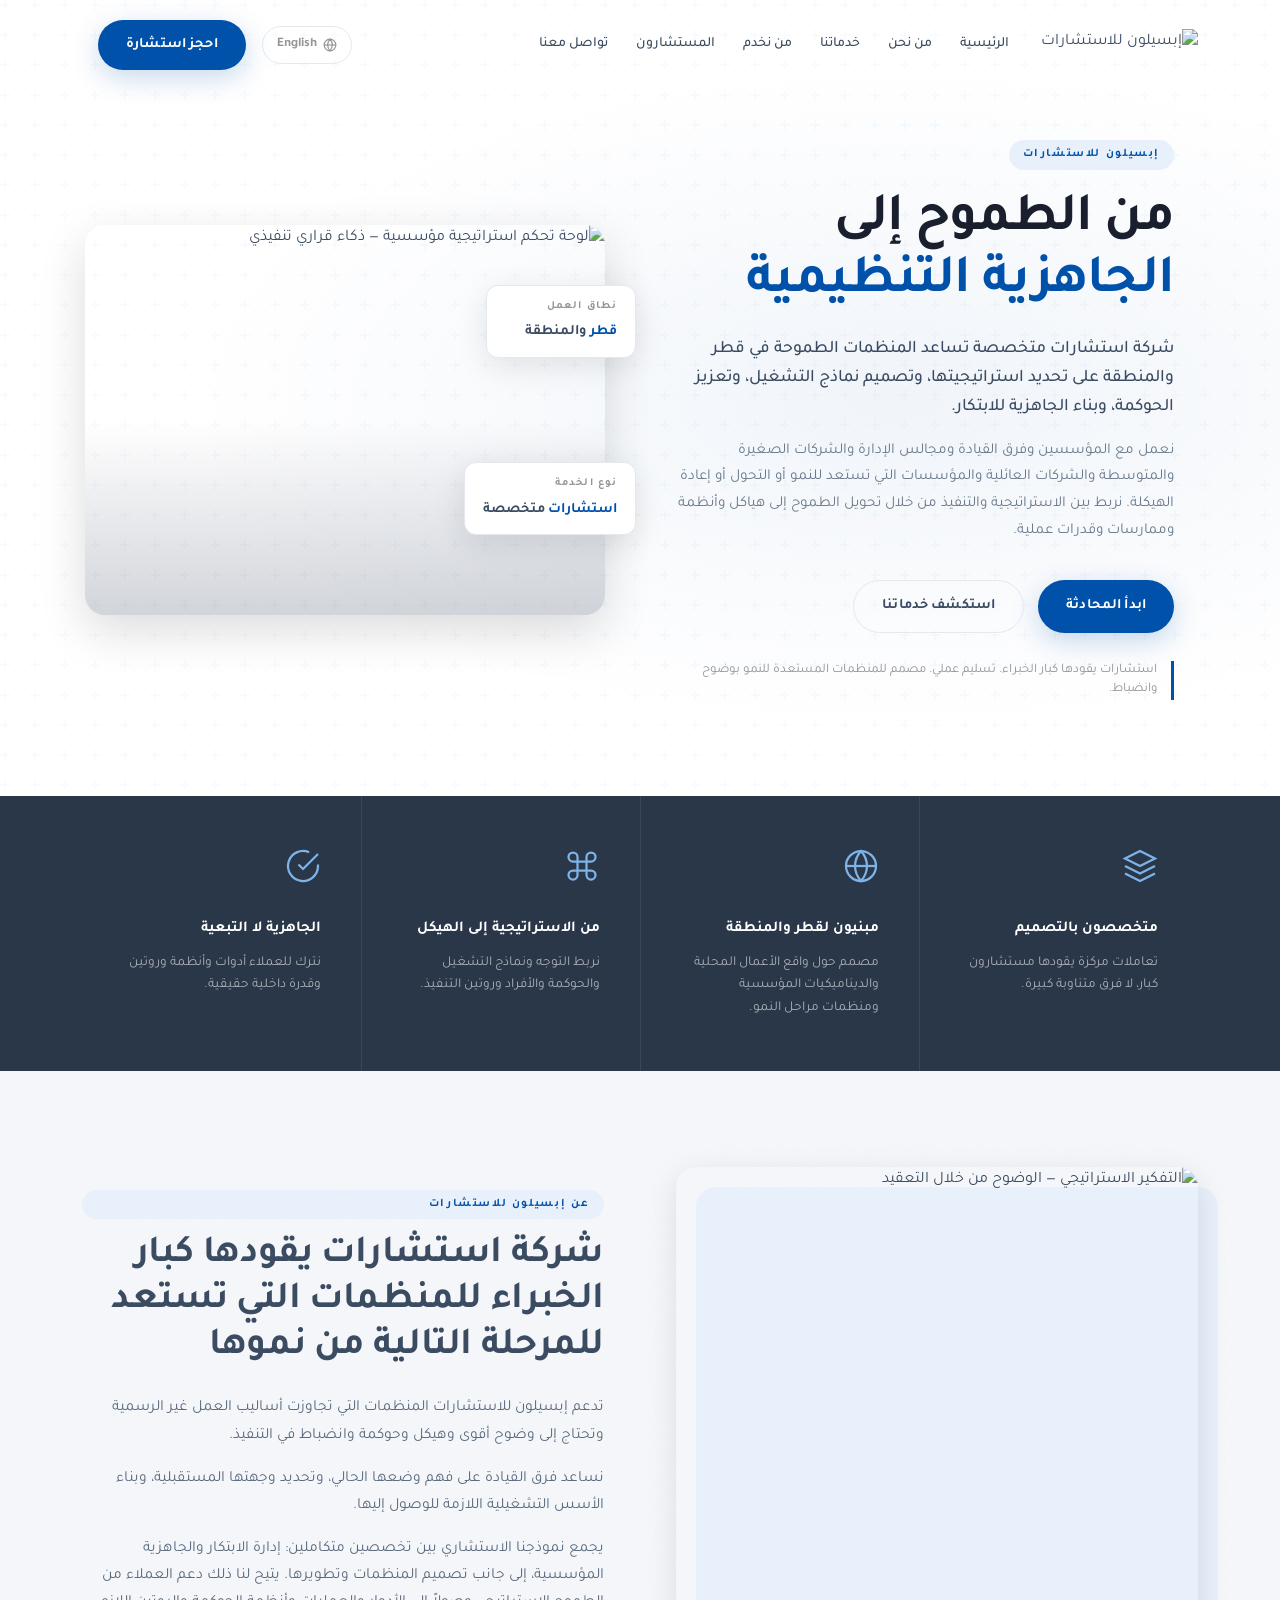
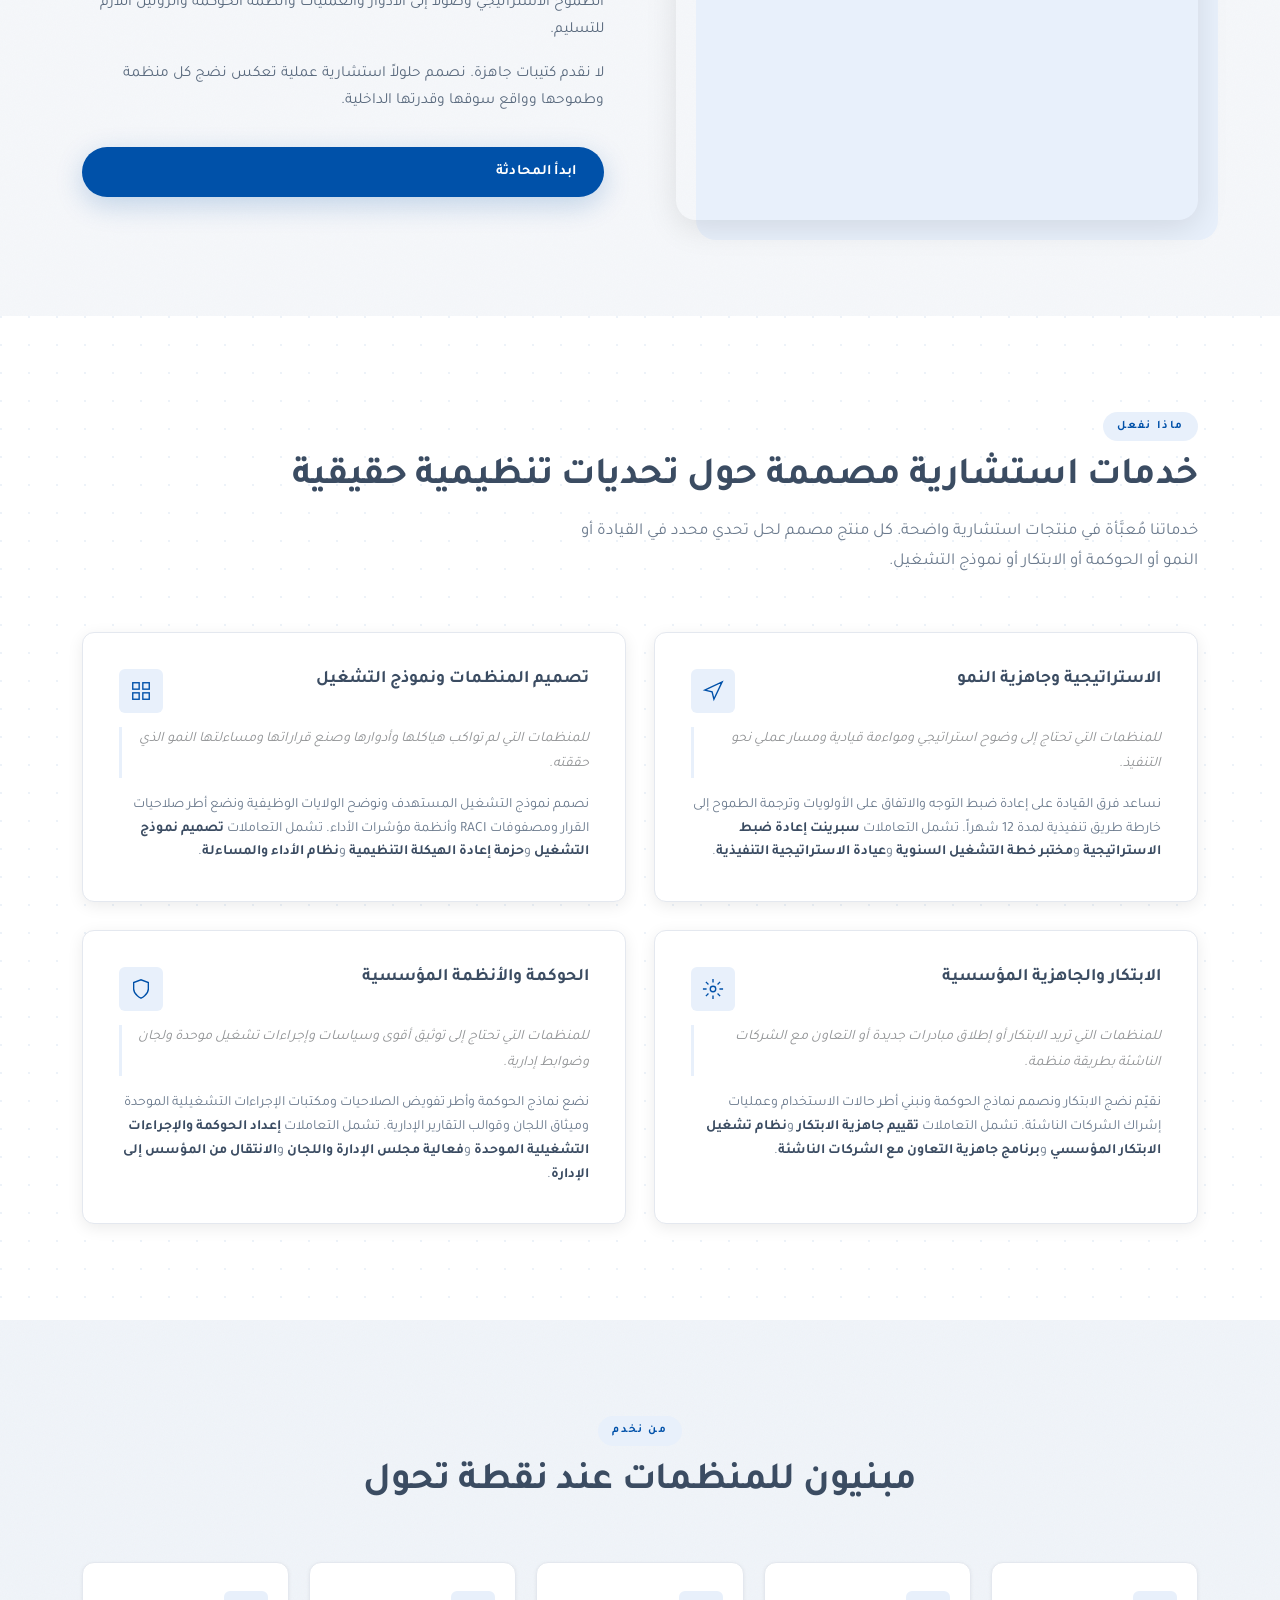
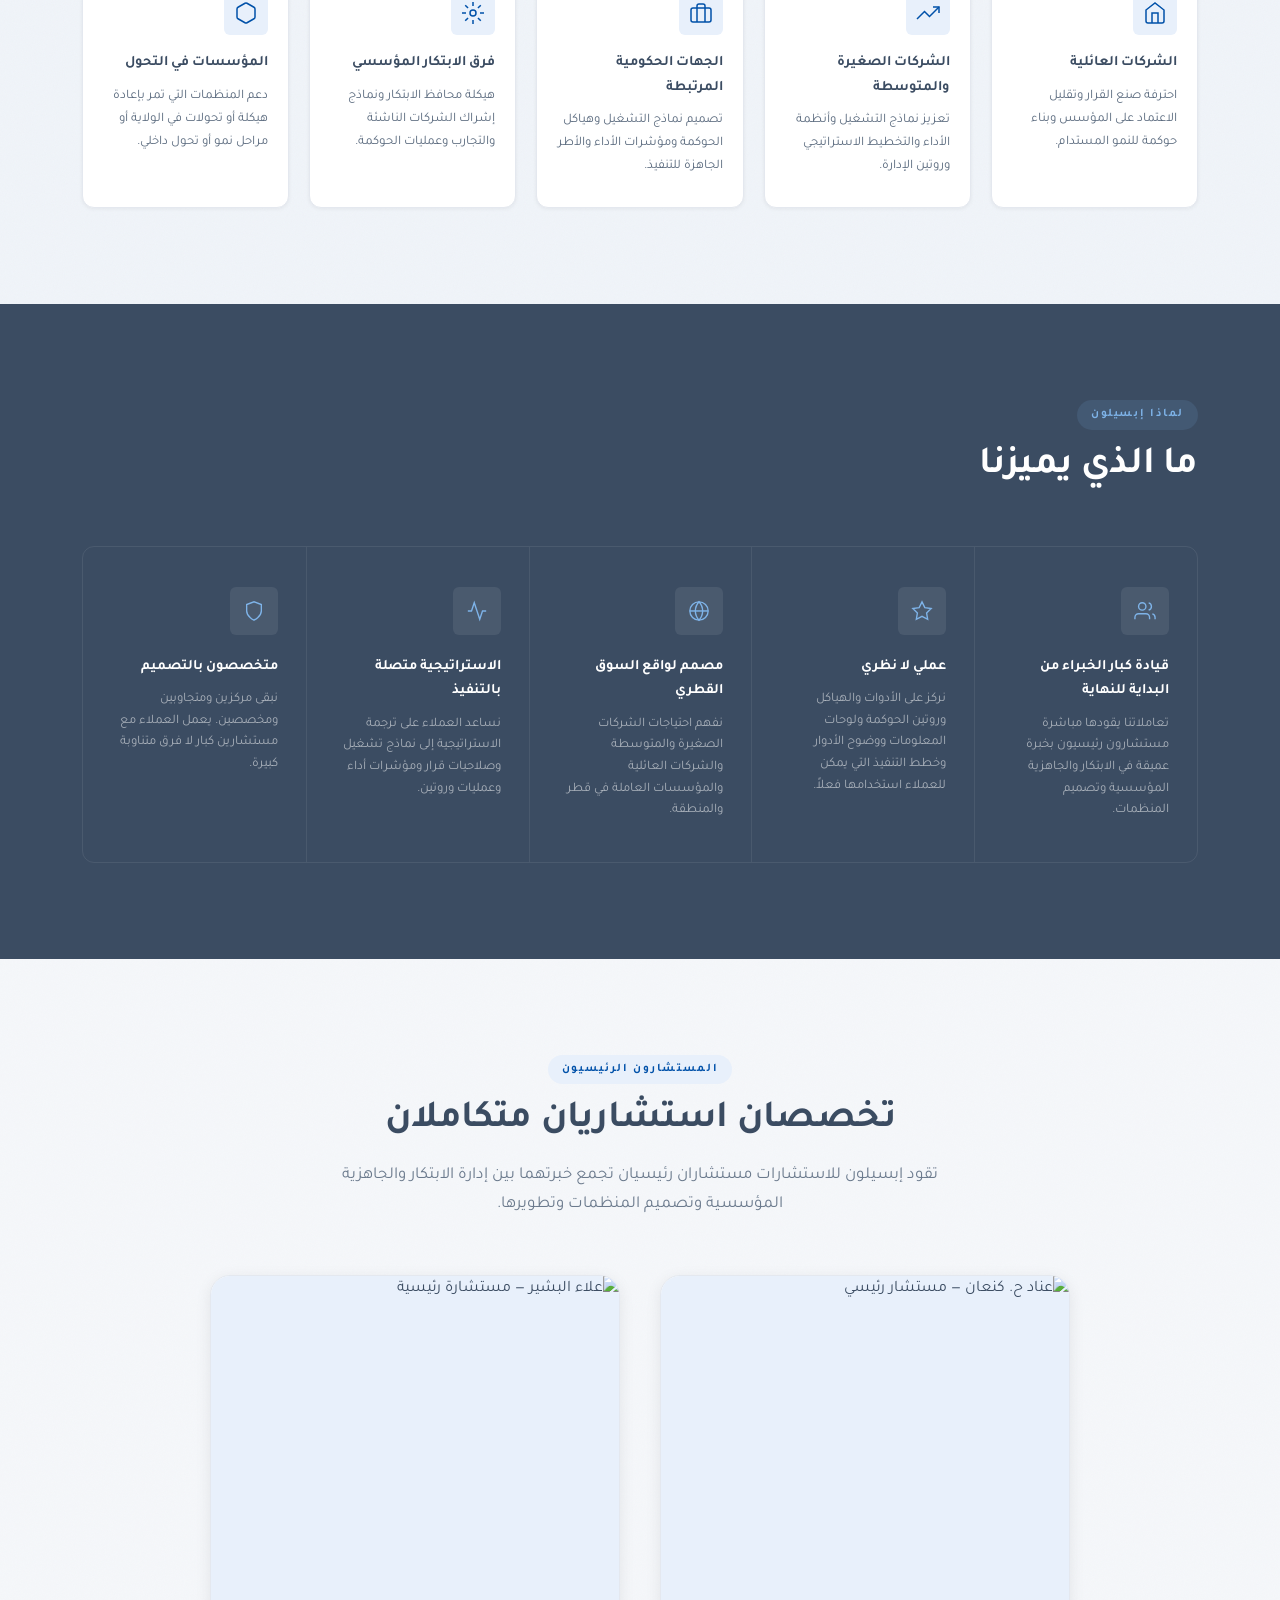
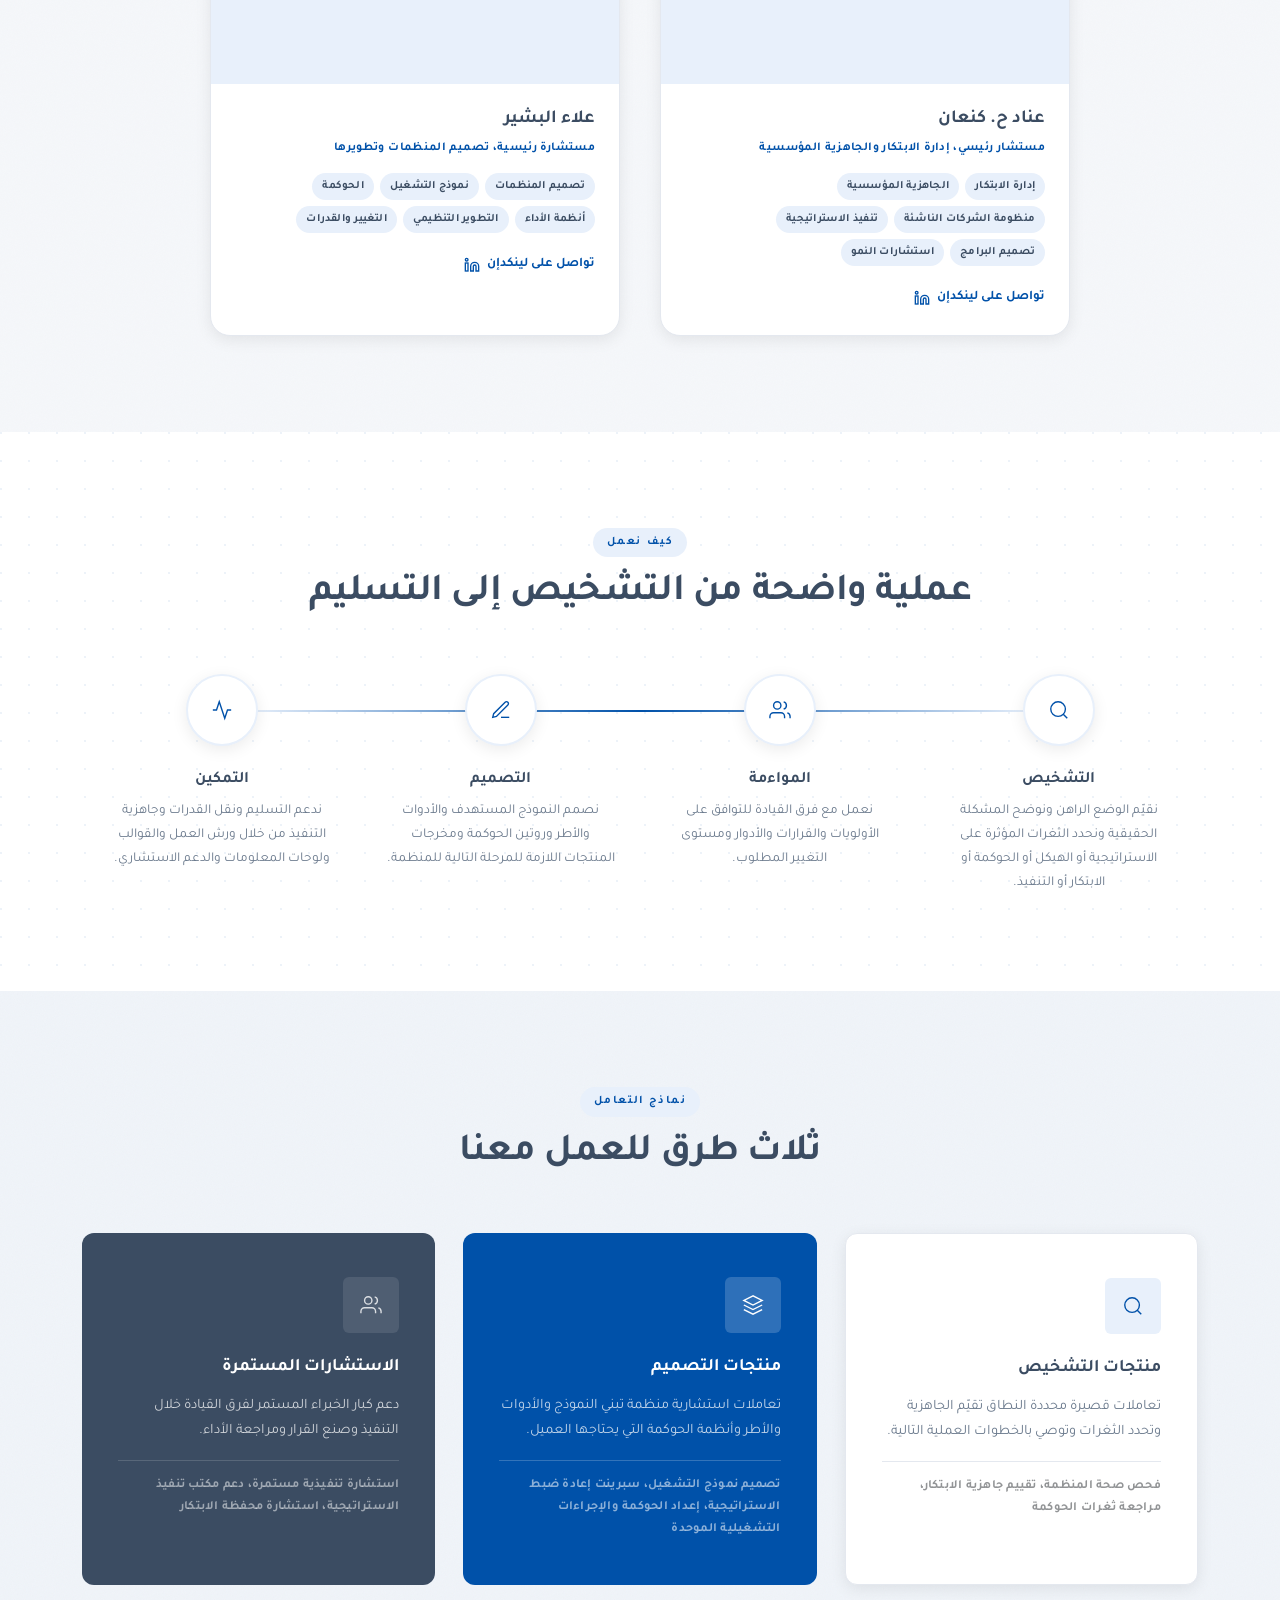
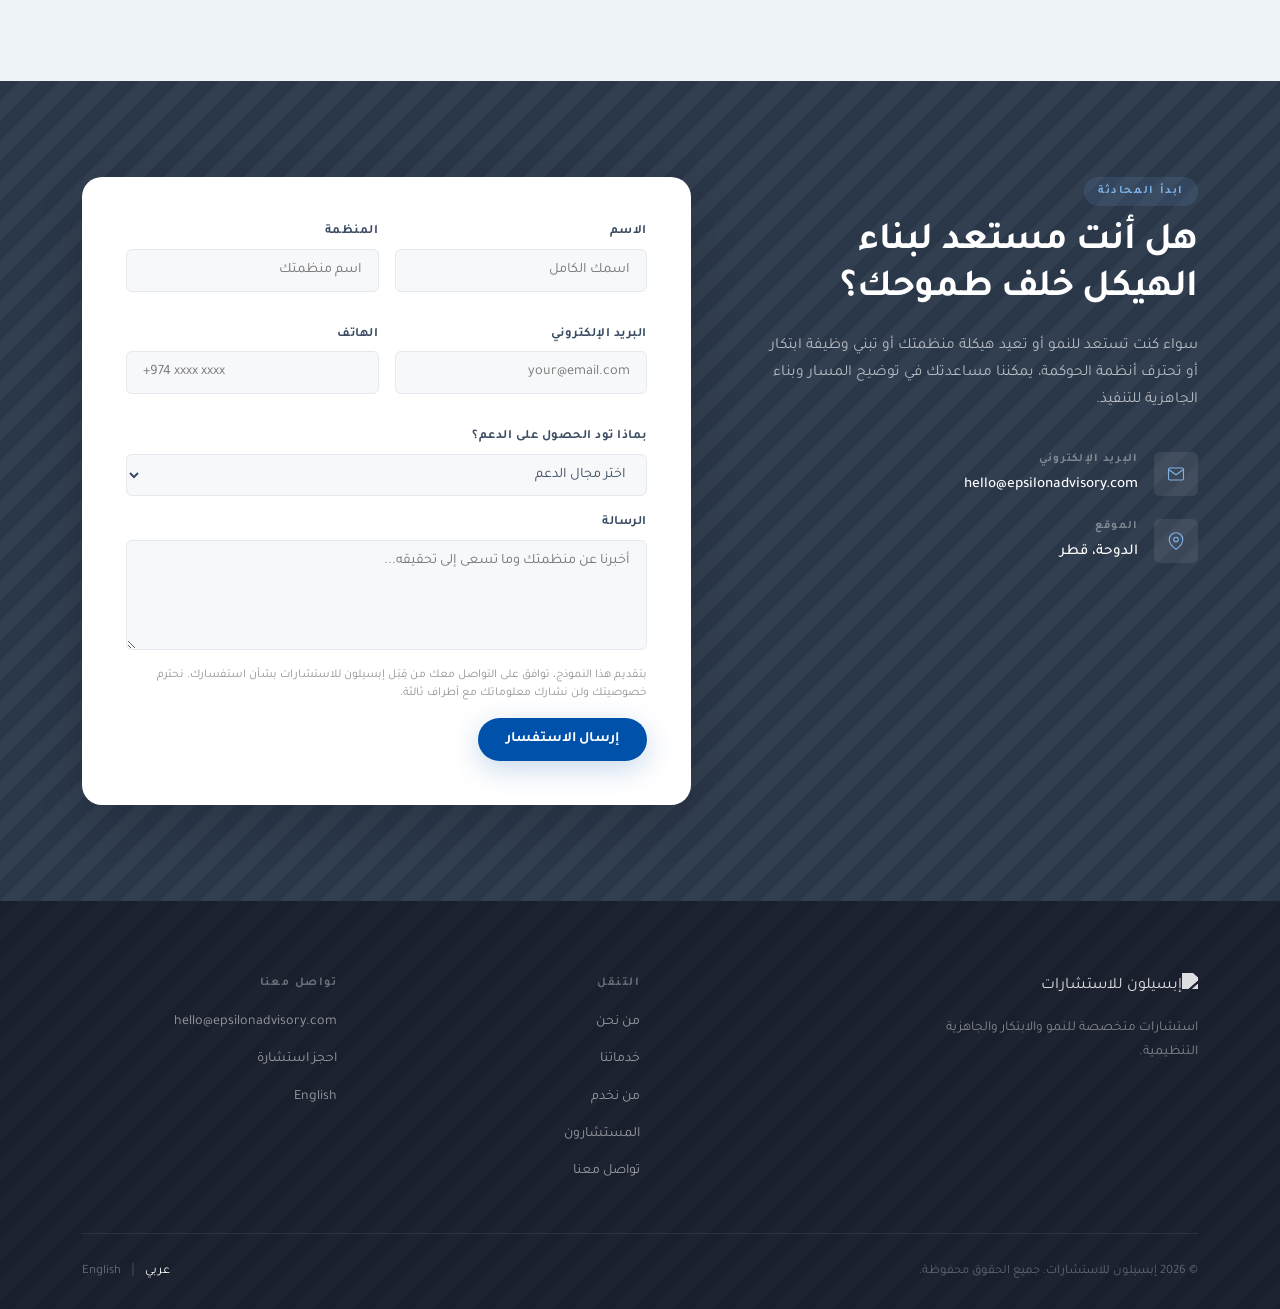
==== index-ar.html @ 43ca28ef "Add files via upload" ====
<!DOCTYPE html>
<html lang="ar" dir="rtl">
<head>
    <meta charset="UTF-8">
    <meta name="viewport" content="width=device-width, initial-scale=1.0">
    <meta name="description" content="إبسيلون للاستشارات — شركة استشارية متخصصة تساعد المنظمات الطموحة في قطر والمنطقة على تحديد استراتيجيتها وتصميم نماذج التشغيل وتعزيز الحوكمة وبناء الجاهزية للابتكار.">
    <title>إبسيلون للاستشارات — من الطموح إلى الجاهزية التنظيمية</title>
    <link rel="icon" type="image/png" href="assets/Symbol.png">
    <link rel="stylesheet" href="style.css">
    <style>
        body { font-family: 'Tajawal', system-ui, sans-serif; direction: rtl; text-align: right; }
        .hero-trust { border-left: none; border-right: 3px solid var(--blue); padding-left: 0; padding-right: 14px; }
        .hero-badge-1 { left: auto; right: -28px; }
        .hero-badge-2 { left: auto; right: -28px; }
        .about-visual::before { left: 20px; right: -20px; }
        .service-card::before { transform-origin: right; }
        .why-item { border-right: none; border-left: 1px solid rgba(255,255,255,0.07); }
        .why-item:last-child { border-left: none; }
        .why-item::before { transform-origin: right; background: linear-gradient(270deg, var(--blue), transparent); }
        .positioning-item { border-right: none; border-left: 1px solid rgba(255,255,255,0.08); }
        .positioning-item:last-child { border-left: none; }
        .principal-linkedin { flex-direction: row-reverse; }
        @media (max-width: 900px) {
            .hero-badge-1 { right: 16px; left: auto; }
            .hero-badge-2 { right: 16px; left: auto; }
        }
        @media (max-width: 640px) {
            .positioning-item { border-left: none; border-bottom: 1px solid rgba(255,255,255,0.08); }
        }
    </style>
</head>
<body class="rtl">

<!-- MOBILE NAV -->
<nav class="mobile-nav" id="mobileNav">
    <a href="#hero" onclick="closeMobileNav()">الرئيسية</a>
    <a href="#about" onclick="closeMobileNav()">من نحن</a>
    <a href="#services" onclick="closeMobileNav()">خدماتنا</a>
    <a href="#principals" onclick="closeMobileNav()">المستشارون</a>
    <a href="#contact" onclick="closeMobileNav()">تواصل معنا</a>
    <a href="index.html" class="lang-switch" style="margin-top:20px;">English</a>
</nav>

<!-- HEADER -->
<header id="header">
    <div class="container">
        <div class="header-inner">
            <a href="#hero" class="logo"><img src="assets/Logo.png" alt="إبسيلون للاستشارات"></a>
            <nav class="nav-links">
                <a href="#hero">الرئيسية</a>
                <a href="#about">من نحن</a>
                <a href="#services">خدماتنا</a>
                <a href="#who-we-serve">من نخدم</a>
                <a href="#principals">المستشارون</a>
                <a href="#contact">تواصل معنا</a>
            </nav>
            <div class="header-actions">
                <a href="index.html" class="lang-switch">
                    <svg width="14" height="14" viewBox="0 0 24 24" fill="none" stroke="currentColor" stroke-width="2"><circle cx="12" cy="12" r="10"/><line x1="2" y1="12" x2="22" y2="12"/><path d="M12 2a15.3 15.3 0 0 1 4 10 15.3 15.3 0 0 1-4 10 15.3 15.3 0 0 1-4-10 15.3 15.3 0 0 1 4-10z"/></svg>
                    English
                </a>
                <a href="#contact" class="btn btn-primary">احجز استشارة</a>
            </div>
            <button class="menu-toggle" id="menuToggle" onclick="toggleMobileNav()" aria-label="القائمة">
                <span></span><span></span><span></span>
            </button>
        </div>
    </div>
</header>

<!-- HERO -->
<section id="hero">
    <div class="container">
        <div class="hero-inner">
            <div class="hero-content">
                <span class="eyebrow">إبسيلون للاستشارات</span>
                <h1>من الطموح إلى <span>الجاهزية التنظيمية</span></h1>
                <p class="hero-subheadline">شركة استشارات متخصصة تساعد المنظمات الطموحة في قطر والمنطقة على تحديد استراتيجيتها، وتصميم نماذج التشغيل، وتعزيز الحوكمة، وبناء الجاهزية للابتكار.</p>
                <p class="hero-body">نعمل مع المؤسسين وفرق القيادة ومجالس الإدارة والشركات الصغيرة والمتوسطة والشركات العائلية والمؤسسات التي تستعد للنمو أو التحول أو إعادة الهيكلة. نربط بين الاستراتيجية والتنفيذ من خلال تحويل الطموح إلى هياكل وأنظمة وممارسات وقدرات عملية.</p>
                <div class="hero-ctas">
                    <a href="#contact" class="btn btn-primary">ابدأ المحادثة</a>
                    <a href="#services" class="btn btn-secondary">استكشف خدماتنا</a>
                </div>
                <p class="hero-trust">استشارات يقودها كبار الخبراء. تسليم عملي. مصمم للمنظمات المستعدة للنمو بوضوح وانضباط.</p>
            </div>
            <div class="hero-visual reveal reveal-delay-2">
                <div class="hero-image-frame">
                    <img src="assets/hero-custom.jpg" alt="لوحة تحكم استراتيجية مؤسسية — ذكاء قراري تنفيذي">
                </div>
                <div class="hero-badge hero-badge-1">
                    <div class="badge-label">نطاق العمل</div>
                    <div class="badge-value"><span>قطر</span> والمنطقة</div>
                </div>
                <div class="hero-badge hero-badge-2">
                    <div class="badge-label">نوع الخدمة</div>
                    <div class="badge-value"><span>استشارات</span> متخصصة</div>
                </div>
            </div>
        </div>
    </div>
</section>

<!-- POSITIONING STRIP -->
<section id="positioning">
    <div class="container">
        <div class="positioning-grid">
            <div class="positioning-item reveal">
                <svg class="positioning-icon" viewBox="0 0 24 24" fill="none" stroke="currentColor" stroke-width="1.5">
                    <path d="M12 2L2 7l10 5 10-5-10-5z"/><path d="M2 17l10 5 10-5"/><path d="M2 12l10 5 10-5"/>
                </svg>
                <h4>متخصصون بالتصميم</h4>
                <p>تعاملات مركزة يقودها مستشارون كبار، لا فرق متناوبة كبيرة.</p>
            </div>
            <div class="positioning-item reveal reveal-delay-1">
                <svg class="positioning-icon" viewBox="0 0 24 24" fill="none" stroke="currentColor" stroke-width="1.5">
                    <circle cx="12" cy="12" r="10"/><path d="M2 12h20"/><path d="M12 2a15.3 15.3 0 0 1 4 10 15.3 15.3 0 0 1-4 10 15.3 15.3 0 0 1-4-10 15.3 15.3 0 0 1 4-10z"/>
                </svg>
                <h4>مبنيون لقطر والمنطقة</h4>
                <p>مصمم حول واقع الأعمال المحلية والديناميكيات المؤسسية ومنظمات مراحل النمو.</p>
            </div>
            <div class="positioning-item reveal reveal-delay-2">
                <svg class="positioning-icon" viewBox="0 0 24 24" fill="none" stroke="currentColor" stroke-width="1.5">
                    <path d="M18 3a3 3 0 0 0-3 3v12a3 3 0 0 0 3 3 3 3 0 0 0 3-3 3 3 0 0 0-3-3H6a3 3 0 0 0-3 3 3 3 0 0 0 3 3 3 3 0 0 0 3-3V6a3 3 0 0 0-3-3 3 3 0 0 0-3 3 3 3 0 0 0 3 3h12a3 3 0 0 0 3-3 3 3 0 0 0-3-3z"/>
                </svg>
                <h4>من الاستراتيجية إلى الهيكل</h4>
                <p>نربط التوجه ونماذج التشغيل والحوكمة والأفراد وروتين التنفيذ.</p>
            </div>
            <div class="positioning-item reveal reveal-delay-3">
                <svg class="positioning-icon" viewBox="0 0 24 24" fill="none" stroke="currentColor" stroke-width="1.5">
                    <path d="M22 11.08V12a10 10 0 1 1-5.93-9.14"/><polyline points="22 4 12 14.01 9 11.01"/>
                </svg>
                <h4>الجاهزية لا التبعية</h4>
                <p>نترك للعملاء أدوات وأنظمة وروتين وقدرة داخلية حقيقية.</p>
            </div>
        </div>
    </div>
</section>

<!-- ABOUT -->
<section id="about">
    <div class="container">
        <div class="about-inner">
            <div class="about-visual reveal">
                <div class="about-image-frame">
                    <img src="assets/hero-chess.jpg" alt="التفكير الاستراتيجي — الوضوح من خلال التعقيد">
                </div>
            </div>
            <div class="about-content reveal reveal-delay-2">
                <span class="eyebrow">عن إبسيلون للاستشارات</span>
                <h2>شركة استشارات يقودها كبار الخبراء للمنظمات التي تستعد للمرحلة التالية من نموها</h2>
                <p>تدعم إبسيلون للاستشارات المنظمات التي تجاوزت أساليب العمل غير الرسمية وتحتاج إلى وضوح أقوى وهيكل وحوكمة وانضباط في التنفيذ.</p>
                <p>نساعد فرق القيادة على فهم وضعها الحالي، وتحديد وجهتها المستقبلية، وبناء الأسس التشغيلية اللازمة للوصول إليها.</p>
                <p>يجمع نموذجنا الاستشاري بين تخصصين متكاملين: إدارة الابتكار والجاهزية المؤسسية، إلى جانب تصميم المنظمات وتطويرها. يتيح لنا ذلك دعم العملاء من الطموح الاستراتيجي وصولاً إلى الأدوار والعمليات وأنظمة الحوكمة والروتين اللازم للتسليم.</p>
                <p>لا نقدم كتيبات جاهزة. نصمم حلولاً استشارية عملية تعكس نضج كل منظمة وطموحها وواقع سوقها وقدرتها الداخلية.</p>
                <a href="#contact" class="btn btn-primary" style="margin-top: 32px;">ابدأ المحادثة</a>
            </div>
        </div>
    </div>
</section>

<!-- SERVICES -->
<section id="services">
    <div class="container">
        <div class="section-header reveal">
            <span class="eyebrow">ماذا نفعل</span>
            <h2>خدمات استشارية مصممة حول تحديات تنظيمية حقيقية</h2>
            <p class="section-intro">خدماتنا مُعبَّأة في منتجات استشارية واضحة. كل منتج مصمم لحل تحدي محدد في القيادة أو النمو أو الحوكمة أو الابتكار أو نموذج التشغيل.</p>
        </div>
        <div class="services-grid">
            <div class="service-card reveal">
                <div class="service-card-top">
                    <h3>الاستراتيجية وجاهزية النمو</h3>
                    <div class="service-icon">
                        <svg width="22" height="22" viewBox="0 0 24 24" fill="none" stroke="currentColor" stroke-width="1.5">
                            <polygon points="3 11 22 2 13 21 11 13 3 11"/>
                        </svg>
                    </div>
                </div>
                <p class="service-desc">للمنظمات التي تحتاج إلى وضوح استراتيجي ومواءمة قيادية ومسار عملي نحو التنفيذ.</p>
                <div class="service-details">
                    <p>نساعد فرق القيادة على إعادة ضبط التوجه والاتفاق على الأولويات وترجمة الطموح إلى خارطة طريق تنفيذية لمدة 12 شهراً. تشمل التعاملات <strong>سبرينت إعادة ضبط الاستراتيجية</strong> و<strong>مختبر خطة التشغيل السنوية</strong> و<strong>عيادة الاستراتيجية التنفيذية</strong>.</p>
                </div>
            </div>
            <div class="service-card reveal reveal-delay-1">
                <div class="service-card-top">
                    <h3>تصميم المنظمات ونموذج التشغيل</h3>
                    <div class="service-icon">
                        <svg width="22" height="22" viewBox="0 0 24 24" fill="none" stroke="currentColor" stroke-width="1.5">
                            <rect x="3" y="3" width="7" height="7"/><rect x="14" y="3" width="7" height="7"/><rect x="14" y="14" width="7" height="7"/><rect x="3" y="14" width="7" height="7"/>
                        </svg>
                    </div>
                </div>
                <p class="service-desc">للمنظمات التي لم تواكب هياكلها وأدوارها وصنع قراراتها ومساءلتها النمو الذي حققته.</p>
                <div class="service-details">
                    <p>نصمم نموذج التشغيل المستهدف ونوضح الولايات الوظيفية ونضع أطر صلاحيات القرار ومصفوفات RACI وأنظمة مؤشرات الأداء. تشمل التعاملات <strong>تصميم نموذج التشغيل</strong> و<strong>حزمة إعادة الهيكلة التنظيمية</strong> و<strong>نظام الأداء والمساءلة</strong>.</p>
                </div>
            </div>
            <div class="service-card reveal reveal-delay-2">
                <div class="service-card-top">
                    <h3>الابتكار والجاهزية المؤسسية</h3>
                    <div class="service-icon">
                        <svg width="22" height="22" viewBox="0 0 24 24" fill="none" stroke="currentColor" stroke-width="1.5">
                            <circle cx="12" cy="12" r="3"/><path d="M12 1v4M12 19v4M4.22 4.22l2.83 2.83M16.95 16.95l2.83 2.83M1 12h4M19 12h4M4.22 19.78l2.83-2.83M16.95 7.05l2.83-2.83"/>
                        </svg>
                    </div>
                </div>
                <p class="service-desc">للمنظمات التي تريد الابتكار أو إطلاق مبادرات جديدة أو التعاون مع الشركات الناشئة بطريقة منظمة.</p>
                <div class="service-details">
                    <p>نقيّم نضج الابتكار ونصمم نماذج الحوكمة ونبني أطر حالات الاستخدام وعمليات إشراك الشركات الناشئة. تشمل التعاملات <strong>تقييم جاهزية الابتكار</strong> و<strong>نظام تشغيل الابتكار المؤسسي</strong> و<strong>برنامج جاهزية التعاون مع الشركات الناشئة</strong>.</p>
                </div>
            </div>
            <div class="service-card reveal reveal-delay-3">
                <div class="service-card-top">
                    <h3>الحوكمة والأنظمة المؤسسية</h3>
                    <div class="service-icon">
                        <svg width="22" height="22" viewBox="0 0 24 24" fill="none" stroke="currentColor" stroke-width="1.5">
                            <path d="M12 22s8-4 8-10V5l-8-3-8 3v7c0 6 8 10 8 10z"/>
                        </svg>
                    </div>
                </div>
                <p class="service-desc">للمنظمات التي تحتاج إلى توثيق أقوى وسياسات وإجراءات تشغيل موحدة ولجان وضوابط إدارية.</p>
                <div class="service-details">
                    <p>نضع نماذج الحوكمة وأطر تفويض الصلاحيات ومكتبات الإجراءات التشغيلية الموحدة وميثاق اللجان وقوالب التقارير الإدارية. تشمل التعاملات <strong>إعداد الحوكمة والإجراءات التشغيلية الموحدة</strong> و<strong>فعالية مجلس الإدارة واللجان</strong> و<strong>الانتقال من المؤسس إلى الإدارة</strong>.</p>
                </div>
            </div>
        </div>
    </div>
</section>

<!-- WHO WE SERVE -->
<section id="who-we-serve">
    <div class="container">
        <div class="section-header centered reveal">
            <span class="eyebrow">من نخدم</span>
            <h2>مبنيون للمنظمات عند نقطة تحول</h2>
        </div>
        <div class="segments-grid segments-grid--5">
            <div class="segment-card reveal">
                <div class="segment-icon">
                    <svg width="24" height="24" viewBox="0 0 24 24" fill="none" stroke="currentColor" stroke-width="1.5"><path d="M3 9l9-7 9 7v11a2 2 0 0 1-2 2H5a2 2 0 0 1-2-2z"/><polyline points="9 22 9 12 15 12 15 22"/></svg>
                </div>
                <h4>الشركات العائلية</h4>
                <p>احترفة صنع القرار وتقليل الاعتماد على المؤسس وبناء حوكمة للنمو المستدام.</p>
            </div>
            <div class="segment-card reveal reveal-delay-1">
                <div class="segment-icon">
                    <svg width="24" height="24" viewBox="0 0 24 24" fill="none" stroke="currentColor" stroke-width="1.5"><polyline points="23 6 13.5 15.5 8.5 10.5 1 18"/><polyline points="17 6 23 6 23 12"/></svg>
                </div>
                <h4>الشركات الصغيرة والمتوسطة</h4>
                <p>تعزيز نماذج التشغيل وأنظمة الأداء والتخطيط الاستراتيجي وروتين الإدارة.</p>
            </div>
            <div class="segment-card reveal reveal-delay-2">
                <div class="segment-icon">
                    <svg width="24" height="24" viewBox="0 0 24 24" fill="none" stroke="currentColor" stroke-width="1.5"><rect x="2" y="7" width="20" height="14" rx="2" ry="2"/><path d="M16 21V5a2 2 0 0 0-2-2h-4a2 2 0 0 0-2 2v16"/></svg>
                </div>
                <h4>الجهات الحكومية المرتبطة</h4>
                <p>تصميم نماذج التشغيل وهياكل الحوكمة ومؤشرات الأداء والأطر الجاهزة للتنفيذ.</p>
            </div>
            <div class="segment-card reveal reveal-delay-3">
                <div class="segment-icon">
                    <svg width="24" height="24" viewBox="0 0 24 24" fill="none" stroke="currentColor" stroke-width="1.5"><circle cx="12" cy="12" r="3"/><path d="M12 1v4M12 19v4M4.22 4.22l2.83 2.83M16.95 16.95l2.83 2.83M1 12h4M19 12h4M4.22 19.78l2.83-2.83M16.95 7.05l2.83-2.83"/></svg>
                </div>
                <h4>فرق الابتكار المؤسسي</h4>
                <p>هيكلة محافظ الابتكار ونماذج إشراك الشركات الناشئة والتجارب وعمليات الحوكمة.</p>
            </div>
            <div class="segment-card reveal reveal-delay-4">
                <div class="segment-icon">
                    <svg width="24" height="24" viewBox="0 0 24 24" fill="none" stroke="currentColor" stroke-width="1.5"><path d="M21 16V8a2 2 0 0 0-1-1.73l-7-4a2 2 0 0 0-2 0l-7 4A2 2 0 0 0 3 8v8a2 2 0 0 0 1 1.73l7 4a2 2 0 0 0 2 0l7-4A2 2 0 0 0 21 16z"/></svg>
                </div>
                <h4>المؤسسات في التحول</h4>
                <p>دعم المنظمات التي تمر بإعادة هيكلة أو تحولات في الولاية أو مراحل نمو أو تحول داخلي.</p>
            </div>
        </div>
    </div>
</section>

<!-- WHY EPSILON -->
<section id="why-epsilon">
    <div class="container">
        <div class="section-header reveal">
            <span class="eyebrow">لماذا إبسيلون</span>
            <h2 style="color:white;">ما الذي يميزنا</h2>
        </div>
        <div class="why-grid">
            <div class="why-item reveal">
                <div class="why-icon">
                    <svg width="22" height="22" viewBox="0 0 24 24" fill="none" stroke="currentColor" stroke-width="1.5">
                        <path d="M17 21v-2a4 4 0 0 0-4-4H5a4 4 0 0 0-4 4v2"/><circle cx="9" cy="7" r="4"/><path d="M23 21v-2a4 4 0 0 0-3-3.87"/><path d="M16 3.13a4 4 0 0 1 0 7.75"/>
                    </svg>
                </div>
                <h4>قيادة كبار الخبراء من البداية للنهاية</h4>
                <p>تعاملاتنا يقودها مباشرة مستشارون رئيسيون بخبرة عميقة في الابتكار والجاهزية المؤسسية وتصميم المنظمات.</p>
            </div>
            <div class="why-item reveal reveal-delay-1">
                <div class="why-icon">
                    <svg width="22" height="22" viewBox="0 0 24 24" fill="none" stroke="currentColor" stroke-width="1.5">
                        <polygon points="12 2 15.09 8.26 22 9.27 17 14.14 18.18 21.02 12 17.77 5.82 21.02 7 14.14 2 9.27 8.91 8.26 12 2"/>
                    </svg>
                </div>
                <h4>عملي لا نظري</h4>
                <p>نركز على الأدوات والهياكل وروتين الحوكمة ولوحات المعلومات ووضوح الأدوار وخطط التنفيذ التي يمكن للعملاء استخدامها فعلاً.</p>
            </div>
            <div class="why-item reveal reveal-delay-2">
                <div class="why-icon">
                    <svg width="22" height="22" viewBox="0 0 24 24" fill="none" stroke="currentColor" stroke-width="1.5">
                        <circle cx="12" cy="12" r="10"/><path d="M2 12h20"/><path d="M12 2a15.3 15.3 0 0 1 4 10 15.3 15.3 0 0 1-4 10 15.3 15.3 0 0 1-4-10 15.3 15.3 0 0 1 4-10z"/>
                    </svg>
                </div>
                <h4>مصمم لواقع السوق القطري</h4>
                <p>نفهم احتياجات الشركات الصغيرة والمتوسطة والشركات العائلية والمؤسسات العاملة في قطر والمنطقة.</p>
            </div>
            <div class="why-item reveal reveal-delay-3">
                <div class="why-icon">
                    <svg width="22" height="22" viewBox="0 0 24 24" fill="none" stroke="currentColor" stroke-width="1.5">
                        <polyline points="22 12 18 12 15 21 9 3 6 12 2 12"/>
                    </svg>
                </div>
                <h4>الاستراتيجية متصلة بالتنفيذ</h4>
                <p>نساعد العملاء على ترجمة الاستراتيجية إلى نماذج تشغيل وصلاحيات قرار ومؤشرات أداء وعمليات وروتين.</p>
            </div>
            <div class="why-item reveal reveal-delay-4">
                <div class="why-icon">
                    <svg width="22" height="22" viewBox="0 0 24 24" fill="none" stroke="currentColor" stroke-width="1.5">
                        <path d="M12 22s8-4 8-10V5l-8-3-8 3v7c0 6 8 10 8 10z"/>
                    </svg>
                </div>
                <h4>متخصصون بالتصميم</h4>
                <p>نبقى مركزين ومتجاوبين ومخصصين. يعمل العملاء مع مستشارين كبار لا فرق متناوبة كبيرة.</p>
            </div>
        </div>
    </div>
</section>

<!-- PRINCIPALS -->
<section id="principals">
    <div class="container">
        <div class="section-header centered reveal">
            <span class="eyebrow">المستشارون الرئيسيون</span>
            <h2>تخصصان استشاريان متكاملان</h2>
            <p class="section-intro">تقود إبسيلون للاستشارات مستشاران رئيسيان تجمع خبرتهما بين إدارة الابتكار والجاهزية المؤسسية وتصميم المنظمات وتطويرها.</p>
        </div>
        <div class="principals-grid">
            <div class="principal-card reveal">
                <div class="principal-photo">
                    <img src="assets/Enad.png" alt="عناد ح. كنعان — مستشار رئيسي">
                </div>
                <div class="principal-info">
                    <h3>عناد ح. كنعان</h3>
                    <span class="principal-title">مستشار رئيسي، إدارة الابتكار والجاهزية المؤسسية</span>
                    <div class="principal-focus">
                        <span class="focus-tag">إدارة الابتكار</span>
                        <span class="focus-tag">الجاهزية المؤسسية</span>
                        <span class="focus-tag">منظومة الشركات الناشئة</span>
                        <span class="focus-tag">تنفيذ الاستراتيجية</span>
                        <span class="focus-tag">تصميم البرامج</span>
                        <span class="focus-tag">استشارات النمو</span>
                    </div>
                    <a href="https://linkedin.com/in/enadkanaan" target="_blank" rel="noopener" class="principal-linkedin">
                        <svg width="16" height="16" viewBox="0 0 24 24" fill="none" stroke="currentColor" stroke-width="2"><path d="M16 8a6 6 0 0 1 6 6v7h-4v-7a2 2 0 0 0-2-2 2 2 0 0 0-2 2v7h-4v-7a6 6 0 0 1 6-6z"/><rect x="2" y="9" width="4" height="12"/><circle cx="4" cy="4" r="2"/></svg>
                        تواصل على لينكدإن
                    </a>
                </div>
            </div>
            <div class="principal-card reveal reveal-delay-2">
                <div class="principal-photo">
                    <img src="assets/Alaa.jpg" alt="علاء البشير — مستشارة رئيسية">
                </div>
                <div class="principal-info">
                    <h3>علاء البشير</h3>
                    <span class="principal-title">مستشارة رئيسية، تصميم المنظمات وتطويرها</span>
                    <div class="principal-focus">
                        <span class="focus-tag">تصميم المنظمات</span>
                        <span class="focus-tag">نموذج التشغيل</span>
                        <span class="focus-tag">الحوكمة</span>
                        <span class="focus-tag">أنظمة الأداء</span>
                        <span class="focus-tag">التطوير التنظيمي</span>
                        <span class="focus-tag">التغيير والقدرات</span>
                    </div>
                    <a href="https://linkedin.com/in/alaaalbashir" target="_blank" rel="noopener" class="principal-linkedin">
                        <svg width="16" height="16" viewBox="0 0 24 24" fill="none" stroke="currentColor" stroke-width="2"><path d="M16 8a6 6 0 0 1 6 6v7h-4v-7a2 2 0 0 0-2-2 2 2 0 0 0-2 2v7h-4v-7a6 6 0 0 1 6-6z"/><rect x="2" y="9" width="4" height="12"/><circle cx="4" cy="4" r="2"/></svg>
                        تواصل على لينكدإن
                    </a>
                </div>
            </div>
        </div>
    </div>
</section>

<!-- HOW WE WORK -->
<section id="how-we-work">
    <div class="container">
        <div class="section-header centered reveal">
            <span class="eyebrow">كيف نعمل</span>
            <h2>عملية واضحة من التشخيص إلى التسليم</h2>
        </div>
        <div class="process-steps">
            <div class="process-step reveal">
                <div class="step-icon">
                    <svg width="22" height="22" viewBox="0 0 24 24" fill="none" stroke="currentColor" stroke-width="1.5">
                        <circle cx="11" cy="11" r="8"/><line x1="21" y1="21" x2="16.65" y2="16.65"/>
                    </svg>
                </div>
                <div>
                    <h3>التشخيص</h3>
                    <p>نقيّم الوضع الراهن ونوضح المشكلة الحقيقية ونحدد الثغرات المؤثرة على الاستراتيجية أو الهيكل أو الحوكمة أو الابتكار أو التنفيذ.</p>
                </div>
            </div>
            <div class="process-step reveal reveal-delay-1">
                <div class="step-icon">
                    <svg width="22" height="22" viewBox="0 0 24 24" fill="none" stroke="currentColor" stroke-width="1.5">
                        <path d="M17 21v-2a4 4 0 0 0-4-4H5a4 4 0 0 0-4 4v2"/><circle cx="9" cy="7" r="4"/><path d="M23 21v-2a4 4 0 0 0-3-3.87"/><path d="M16 3.13a4 4 0 0 1 0 7.75"/>
                    </svg>
                </div>
                <div>
                    <h3>المواءمة</h3>
                    <p>نعمل مع فرق القيادة للتوافق على الأولويات والقرارات والأدوار ومستوى التغيير المطلوب.</p>
                </div>
            </div>
            <div class="process-step reveal reveal-delay-2">
                <div class="step-icon">
                    <svg width="22" height="22" viewBox="0 0 24 24" fill="none" stroke="currentColor" stroke-width="1.5">
                        <path d="M12 20h9"/><path d="M16.5 3.5a2.121 2.121 0 0 1 3 3L7 19l-4 1 1-4L16.5 3.5z"/>
                    </svg>
                </div>
                <div>
                    <h3>التصميم</h3>
                    <p>نصمم النموذج المستهدف والأدوات والأطر وروتين الحوكمة ومخرجات المنتجات اللازمة للمرحلة التالية للمنظمة.</p>
                </div>
            </div>
            <div class="process-step reveal reveal-delay-3">
                <div class="step-icon">
                    <svg width="22" height="22" viewBox="0 0 24 24" fill="none" stroke="currentColor" stroke-width="1.5">
                        <polyline points="22 12 18 12 15 21 9 3 6 12 2 12"/>
                    </svg>
                </div>
                <div>
                    <h3>التمكين</h3>
                    <p>ندعم التسليم ونقل القدرات وجاهزية التنفيذ من خلال ورش العمل والقوالب ولوحات المعلومات والدعم الاستشاري.</p>
                </div>
            </div>
        </div>
    </div>
</section>

<!-- ENGAGEMENT MODELS -->
<section id="engagement-models">
    <div class="container">
        <div class="section-header centered reveal">
            <span class="eyebrow">نماذج التعامل</span>
            <h2>ثلاث طرق للعمل معنا</h2>
        </div>
        <div class="engagement-grid">
            <div class="engagement-card reveal">
                <div class="engagement-badge">
                    <svg width="22" height="22" viewBox="0 0 24 24" fill="none" stroke="currentColor" stroke-width="1.5"><circle cx="11" cy="11" r="8"/><line x1="21" y1="21" x2="16.65" y2="16.65"/></svg>
                </div>
                <h3>منتجات التشخيص</h3>
                <p class="engagement-desc">تعاملات قصيرة محددة النطاق تقيّم الجاهزية وتحدد الثغرات وتوصي بالخطوات العملية التالية.</p>
                <p class="engagement-examples">فحص صحة المنظمة، تقييم جاهزية الابتكار، مراجعة ثغرات الحوكمة</p>
            </div>
            <div class="engagement-card reveal reveal-delay-1">
                <div class="engagement-badge">
                    <svg width="22" height="22" viewBox="0 0 24 24" fill="none" stroke="currentColor" stroke-width="1.5"><polygon points="12 2 2 7 12 12 22 7 12 2"/><polyline points="2 17 12 22 22 17"/><polyline points="2 12 12 17 22 12"/></svg>
                </div>
                <h3>منتجات التصميم</h3>
                <p class="engagement-desc">تعاملات استشارية منظمة تبني النموذج والأدوات والأطر وأنظمة الحوكمة التي يحتاجها العميل.</p>
                <p class="engagement-examples">تصميم نموذج التشغيل، سبرينت إعادة ضبط الاستراتيجية، إعداد الحوكمة والإجراءات التشغيلية الموحدة</p>
            </div>
            <div class="engagement-card reveal reveal-delay-2">
                <div class="engagement-badge">
                    <svg width="22" height="22" viewBox="0 0 24 24" fill="none" stroke="currentColor" stroke-width="1.5"><path d="M17 21v-2a4 4 0 0 0-4-4H5a4 4 0 0 0-4 4v2"/><circle cx="9" cy="7" r="4"/><path d="M23 21v-2a4 4 0 0 0-3-3.87"/><path d="M16 3.13a4 4 0 0 1 0 7.75"/></svg>
                </div>
                <h3>الاستشارات المستمرة</h3>
                <p class="engagement-desc">دعم كبار الخبراء المستمر لفرق القيادة خلال التنفيذ وصنع القرار ومراجعة الأداء.</p>
                <p class="engagement-examples">استشارة تنفيذية مستمرة، دعم مكتب تنفيذ الاستراتيجية، استشارة محفظة الابتكار</p>
            </div>
        </div>
    </div>
</section>

<!-- CONTACT -->
<section id="contact">
    <div class="container">
        <div class="contact-inner">
            <div class="contact-info reveal">
                <span class="eyebrow">ابدأ المحادثة</span>
                <h2>هل أنت مستعد لبناء الهيكل خلف طموحك؟</h2>
                <p>سواء كنت تستعد للنمو أو تعيد هيكلة منظمتك أو تبني وظيفة ابتكار أو تحترف أنظمة الحوكمة، يمكننا مساعدتك في توضيح المسار وبناء الجاهزية للتنفيذ.</p>
                <div class="contact-detail">
                    <div class="contact-detail-icon">
                        <svg width="18" height="18" viewBox="0 0 24 24" fill="none" stroke="currentColor" stroke-width="1.5"><path d="M4 4h16c1.1 0 2 .9 2 2v12c0 1.1-.9 2-2 2H4c-1.1 0-2-.9-2-2V6c0-1.1.9-2 2-2z"/><polyline points="22,6 12,13 2,6"/></svg>
                    </div>
                    <div class="contact-detail-text">
                        <span class="label">البريد الإلكتروني</span>
                        <a href="mailto:hello@epsilonadvisory.com" class="value">hello@epsilonadvisory.com</a>
                    </div>
                </div>
                <div class="contact-detail">
                    <div class="contact-detail-icon">
                        <svg width="18" height="18" viewBox="0 0 24 24" fill="none" stroke="currentColor" stroke-width="1.5"><path d="M21 10c0 7-9 13-9 13s-9-6-9-13a9 9 0 0 1 18 0z"/><circle cx="12" cy="10" r="3"/></svg>
                    </div>
                    <div class="contact-detail-text">
                        <span class="label">الموقع</span>
                        <span class="value">الدوحة، قطر</span>
                    </div>
                </div>
            </div>
            <div class="contact-form reveal reveal-delay-2">
                <form id="contactForm" onsubmit="handleFormSubmit(event)">
                    <div class="form-row">
                        <div class="form-group">
                            <label for="name">الاسم</label>
                            <input type="text" id="name" name="name" placeholder="اسمك الكامل" required>
                        </div>
                        <div class="form-group">
                            <label for="organization">المنظمة</label>
                            <input type="text" id="organization" name="organization" placeholder="اسم منظمتك">
                        </div>
                    </div>
                    <div class="form-row">
                        <div class="form-group">
                            <label for="email">البريد الإلكتروني</label>
                            <input type="email" id="email" name="email" placeholder="your@email.com" required>
                        </div>
                        <div class="form-group">
                            <label for="phone">الهاتف</label>
                            <input type="tel" id="phone" name="phone" placeholder="+974 xxxx xxxx">
                        </div>
                    </div>
                    <div class="form-group">
                        <label for="support">بماذا تود الحصول على الدعم؟</label>
                        <select id="support" name="support">
                            <option value="" disabled selected>اختر مجال الدعم</option>
                            <option value="strategy">الاستراتيجية</option>
                            <option value="operating-model">نموذج التشغيل</option>
                            <option value="innovation">جاهزية الابتكار</option>
                            <option value="governance">الحوكمة</option>
                            <option value="founder-transition">الانتقال من المؤسس</option>
                            <option value="other">أخرى</option>
                        </select>
                    </div>
                    <div class="form-group">
                        <label for="message">الرسالة</label>
                        <textarea id="message" name="message" placeholder="أخبرنا عن منظمتك وما تسعى إلى تحقيقه..."></textarea>
                    </div>
                    <p class="form-consent">بتقديم هذا النموذج، توافق على التواصل معك من قِبَل إبسيلون للاستشارات بشأن استفسارك. نحترم خصوصيتك ولن نشارك معلوماتك مع أطراف ثالثة.</p>
                    <div class="form-submit">
                        <button type="submit" class="btn btn-primary">إرسال الاستفسار</button>
                    </div>
                </form>
                <div class="form-success" id="formSuccess">
                    <div class="form-success-icon">
                        <svg width="32" height="32" viewBox="0 0 24 24" fill="none" stroke="currentColor" stroke-width="1.5"><path d="M22 11.08V12a10 10 0 1 1-5.93-9.14"/><polyline points="22 4 12 14.01 9 11.01"/></svg>
                    </div>
                    <h3>شكراً على رسالتك.</h3>
                    <p>سنتواصل معك في أقرب وقت ممكن.</p>
                </div>
            </div>
        </div>
    </div>
</section>

<!-- FOOTER -->
<footer id="footer">
    <div class="container">
        <div class="footer-inner">
            <div class="footer-brand">
                <img src="assets/Logo.png" alt="إبسيلون للاستشارات">
                <p>استشارات متخصصة للنمو والابتكار والجاهزية التنظيمية.</p>
            </div>
            <div class="footer-col">
                <h5>التنقل</h5>
                <ul>
                    <li><a href="#about">من نحن</a></li>
                    <li><a href="#services">خدماتنا</a></li>
                    <li><a href="#who-we-serve">من نخدم</a></li>
                    <li><a href="#principals">المستشارون</a></li>
                    <li><a href="#contact">تواصل معنا</a></li>
                </ul>
            </div>
            <div class="footer-col">
                <h5>تواصل معنا</h5>
                <ul>
                    <li><a href="mailto:hello@epsilonadvisory.com">hello@epsilonadvisory.com</a></li>
                    <li><a href="#contact">احجز استشارة</a></li>
                    <li><a href="index.html">English</a></li>
                </ul>
            </div>
        </div>
        <div class="footer-bottom">
            <p class="footer-copyright">© 2026 إبسيلون للاستشارات. جميع الحقوق محفوظة.</p>
            <div class="footer-lang">
                <a href="index-ar.html" class="active">عربي</a>
                <span>|</span>
                <a href="index.html">English</a>
            </div>
        </div>
    </div>
</footer>

<script>
    const header = document.getElementById('header');
    window.addEventListener('scroll', () => { header.classList.toggle('scrolled', window.scrollY > 50); });
    function toggleMobileNav() {
        const nav = document.getElementById('mobileNav');
        const toggle = document.getElementById('menuToggle');
        nav.classList.toggle('open'); toggle.classList.toggle('open');
        document.body.style.overflow = nav.classList.contains('open') ? 'hidden' : '';
    }
    function closeMobileNav() {
        document.getElementById('mobileNav').classList.remove('open');
        document.getElementById('menuToggle').classList.remove('open');
        document.body.style.overflow = '';
    }
    const revealObserver = new IntersectionObserver((entries) => {
        entries.forEach(entry => { if (entry.isIntersecting) { entry.target.classList.add('visible'); revealObserver.unobserve(entry.target); } });
    }, { threshold: 0.1, rootMargin: '0px 0px -40px 0px' });
    document.querySelectorAll('.reveal').forEach(el => revealObserver.observe(el));
    function handleFormSubmit(e) {
        e.preventDefault();
        document.getElementById('contactForm').style.display = 'none';
        document.getElementById('formSuccess').classList.add('visible');
    }
    document.querySelectorAll('a[href^="#"]').forEach(anchor => {
        anchor.addEventListener('click', function(e) {
            const target = document.querySelector(this.getAttribute('href'));
            if (target) { e.preventDefault(); closeMobileNav(); target.scrollIntoView({ behavior: 'smooth', block: 'start' }); }
        });
    });
</script>
</body>
</html>
---- style.css ----
/* ============================================================
   EPSILON ADVISORY — STYLE.CSS v3 (All Feedback Applied)
   ============================================================ */

@import url('https://fonts.googleapis.com/css2?family=Tajawal:wght@300;400;500;700&display=swap');

@font-face {
  font-family: 'BW Modelica';
  src: local('BW Modelica'), local('BWModelica');
  font-weight: 100 900;
}

:root {
  --blue:        #0051a9;
  --blue-dark:   #003d80;
  --blue-light:  #e8f0fb;
  --grey:        #929496;
  --dark:        #3b4c62;
  --dark-2:      #2a3749;
  --black:       #1a1f2e;
  --white:       #ffffff;
  --off-white:   #f7f8fa;
  --border:      #e4e8ef;
  --font-main:   'BW Modelica', 'Inter', system-ui, sans-serif;
  --font-ar:     'Tajawal', system-ui, sans-serif;
  --radius-sm:   6px;
  --radius-md:   12px;
  --radius-lg:   20px;
  --radius-pill: 100px;
  --shadow-xs:   0 1px 4px rgba(0,0,0,.06);
  --shadow-sm:   0 4px 16px rgba(0,0,0,.08);
  --shadow-md:   0 8px 32px rgba(0,0,0,.10);
  --shadow-lg:   0 16px 48px rgba(0,0,0,.14);
  --shadow-blue: 0 8px 28px rgba(0,81,169,.22);
  --transition:  0.28s cubic-bezier(.4,0,.2,1);
  --transition-slow: 0.5s cubic-bezier(.4,0,.2,1);
}

*, *::before, *::after { box-sizing: border-box; margin: 0; padding: 0; }
html { scroll-behavior: smooth; font-size: 16px; }
body { font-family: var(--font-main); color: var(--dark); background: var(--white); line-height: 1.7; -webkit-font-smoothing: antialiased; overflow-x: hidden; }
img { max-width: 100%; display: block; }
a { text-decoration: none; color: inherit; }
ul { list-style: none; }
button { cursor: pointer; border: none; background: none; font-family: inherit; }

.container { width: 100%; max-width: 1180px; margin: 0 auto; padding: 0 32px; }
section { padding: 96px 0; }

h1 { font-size: clamp(2.2rem, 4.5vw, 3.4rem); font-weight: 700; line-height: 1.15; color: var(--black); letter-spacing: -0.02em; }
h1 span { color: var(--blue); }
h2 { font-size: clamp(1.7rem, 3vw, 2.4rem); font-weight: 700; line-height: 1.2; color: var(--dark); letter-spacing: -0.01em; }
h3 { font-size: 1.15rem; font-weight: 700; color: var(--dark); line-height: 1.3; }
h4 { font-size: 1rem; font-weight: 700; color: var(--dark); }
p  { font-size: .97rem; color: #5a6a7e; line-height: 1.75; }

.eyebrow { display: inline-block; font-size: .72rem; font-weight: 700; letter-spacing: .14em; text-transform: uppercase; color: var(--blue); margin-bottom: 14px; padding: 5px 14px; background: var(--blue-light); border-radius: var(--radius-pill); }

.section-header { margin-bottom: 56px; }
.section-header.centered { text-align: center; }
.section-header h2 { margin-bottom: 16px; }
.section-intro { font-size: 1.05rem; color: #6b7a8d; max-width: 640px; margin-top: 12px; }
.section-header.centered .section-intro { margin: 12px auto 0; }

.reveal { opacity: 0; transform: translateY(28px); transition: opacity .65s cubic-bezier(.4,0,.2,1), transform .65s cubic-bezier(.4,0,.2,1); }
.reveal.visible { opacity: 1; transform: translateY(0); }
.reveal-delay-1 { transition-delay: .1s; }
.reveal-delay-2 { transition-delay: .2s; }
.reveal-delay-3 { transition-delay: .3s; }
.reveal-delay-4 { transition-delay: .4s; }

/* BUTTONS */
.btn { display: inline-flex; align-items: center; gap: 8px; padding: 13px 28px; border-radius: var(--radius-pill); font-size: .9rem; font-weight: 600; letter-spacing: .01em; transition: all var(--transition); white-space: nowrap; }
.btn-primary { background: var(--blue); color: var(--white); box-shadow: var(--shadow-blue); }
.btn-primary:hover { background: var(--blue-dark); transform: translateY(-2px); box-shadow: 0 12px 36px rgba(0,81,169,.32); }
.btn-secondary { background: transparent; color: var(--dark); border: 1.5px solid var(--border); }
.btn-secondary:hover { border-color: var(--blue); color: var(--blue); transform: translateY(-2px); background: var(--blue-light); }

.lang-switch { display: inline-flex; align-items: center; gap: 6px; font-size: .82rem; font-weight: 600; color: var(--grey); padding: 7px 14px; border-radius: var(--radius-pill); border: 1.5px solid var(--border); transition: all var(--transition); }
.lang-switch:hover { color: var(--blue); border-color: var(--blue); background: var(--blue-light); }

/* MOBILE NAV */
.mobile-nav { position: fixed; inset: 0; background: var(--dark-2); z-index: 999; display: flex; flex-direction: column; align-items: center; justify-content: center; gap: 28px; opacity: 0; pointer-events: none; transition: opacity var(--transition); }
.mobile-nav.open { opacity: 1; pointer-events: all; }
.mobile-nav a { font-size: 1.3rem; font-weight: 600; color: var(--white); transition: color var(--transition); }
.mobile-nav a:hover { color: var(--blue); }

/* HEADER */
header { position: fixed; top: 0; left: 0; right: 0; z-index: 900; padding: 20px 0; transition: all var(--transition); background: transparent; }
header.scrolled { background: rgba(255,255,255,.96); backdrop-filter: blur(12px); -webkit-backdrop-filter: blur(12px); box-shadow: 0 2px 24px rgba(0,0,0,.08); padding: 14px 0; }
.header-inner { display: flex; align-items: center; gap: 32px; }
.logo img { height: 32px; width: auto; }
.nav-links { display: flex; align-items: center; gap: 28px; margin-left: auto; }
.nav-links a { font-size: .88rem; font-weight: 500; color: var(--dark); transition: color var(--transition); position: relative; }
.nav-links a::after { content: ''; position: absolute; bottom: -3px; left: 0; right: 0; height: 2px; background: var(--blue); transform: scaleX(0); transform-origin: left; transition: transform var(--transition); }
.nav-links a:hover { color: var(--blue); }
.nav-links a:hover::after { transform: scaleX(1); }
.header-actions { display: flex; align-items: center; gap: 16px; margin-left: 16px; }
.menu-toggle { display: none; flex-direction: column; gap: 5px; padding: 6px; margin-left: auto; }
.menu-toggle span { display: block; width: 22px; height: 2px; background: var(--dark); transition: all var(--transition); border-radius: 2px; }
.menu-toggle.open span:nth-child(1) { transform: translateY(7px) rotate(45deg); }
.menu-toggle.open span:nth-child(2) { opacity: 0; }
.menu-toggle.open span:nth-child(3) { transform: translateY(-7px) rotate(-45deg); }

/* HERO */
#hero {
  padding-top: 140px; padding-bottom: 96px; overflow: hidden;
  background:
    radial-gradient(ellipse 80% 60% at 70% 50%, rgba(0,81,169,.06) 0%, transparent 70%),
    url("data:image/svg+xml,%3Csvg width='60' height='60' viewBox='0 0 60 60' xmlns='http://www.w3.org/2000/svg'%3E%3Cg fill='none' fill-rule='evenodd'%3E%3Cg fill='%230051a9' fill-opacity='0.025'%3E%3Cpath d='M36 34v-4h-2v4h-4v2h4v4h2v-4h4v-2h-4zm0-30V0h-2v4h-4v2h4v4h2V6h4V4h-4zM6 34v-4H4v4H0v2h4v4h2v-4h4v-2H6zM6 4V0H4v4H0v2h4v4h2V6h4V4H6z'/%3E%3C/g%3E%3C/g%3E%3C/svg%3E"),
    var(--white);
}
.hero-inner { display: grid; grid-template-columns: 1fr 1fr; gap: 64px; align-items: center; }
.hero-content { padding-right: 24px; }
.hero-content .eyebrow { margin-bottom: 20px; }
.hero-content h1 { margin-bottom: 20px; }
.hero-subheadline { font-size: 1.1rem; font-weight: 500; color: var(--dark); margin-bottom: 16px; line-height: 1.65; }
.hero-body { font-size: .95rem; color: #6b7a8d; margin-bottom: 36px; }
.hero-ctas { display: flex; gap: 14px; flex-wrap: wrap; margin-bottom: 28px; }
.hero-trust { font-size: .82rem; color: var(--grey); border-left: 3px solid var(--blue); padding-left: 14px; line-height: 1.5; }

.hero-visual { position: relative; display: flex; justify-content: center; }
.hero-image-frame { position: relative; width: 100%; max-width: 520px; border-radius: var(--radius-lg); overflow: hidden; box-shadow: var(--shadow-lg); aspect-ratio: 4/3; }
.hero-image-frame img { width: 100%; height: 100%; object-fit: cover; object-position: center center; transition: transform var(--transition-slow); }
.hero-image-frame:hover img { transform: scale(1.03); }
.hero-image-frame::after { content: ''; position: absolute; inset: 0; background: linear-gradient(180deg, transparent 50%, rgba(0,20,50,.18) 100%); pointer-events: none; }

.hero-badge { position: absolute; background: var(--white); border-radius: var(--radius-md); padding: 12px 18px; box-shadow: var(--shadow-md); border: 1px solid var(--border); min-width: 150px; }
.hero-badge-1 { top: 60px; left: -28px; }
.hero-badge-2 { bottom: 80px; left: -28px; }
.badge-label { font-size: .68rem; font-weight: 600; letter-spacing: .1em; text-transform: uppercase; color: var(--grey); margin-bottom: 4px; }
.badge-value { font-size: .9rem; font-weight: 700; color: var(--dark); }
.badge-value span { color: var(--blue); }

/* POSITIONING STRIP */
#positioning {
  padding: 0;
  background: var(--dark-2);
}
.positioning-grid { display: grid; grid-template-columns: repeat(4, 1fr); }
.positioning-item { padding: 52px 40px; border-right: 1px solid rgba(255,255,255,.08); transition: all var(--transition); position: relative; overflow: hidden; cursor: default; }
.positioning-item:last-child { border-right: none; }
.positioning-item::before { content: ''; position: absolute; inset: 0; background: linear-gradient(135deg, rgba(0,81,169,.25) 0%, transparent 70%); opacity: 0; transition: opacity var(--transition); }
.positioning-item::after { content: ''; position: absolute; bottom: 0; left: 0; right: 0; height: 3px; background: var(--blue); transform: scaleX(0); transform-origin: left; transition: transform .4s cubic-bezier(.4,0,.2,1); }
.positioning-item:hover::before { opacity: 1; }
.positioning-item:hover::after { transform: scaleX(1); }
.positioning-item:hover { transform: translateY(-4px); }
.positioning-icon { width: 36px; height: 36px; stroke: #7eb3e8; margin-bottom: 20px; transition: stroke var(--transition), transform var(--transition); }
.positioning-item:hover .positioning-icon { stroke: #a8d0ff; transform: scale(1.1); }
.positioning-item h4 { font-size: .95rem; font-weight: 700; color: var(--white); margin-bottom: 10px; }
.positioning-item p { font-size: .85rem; color: rgba(255,255,255,.6); line-height: 1.65; }

/* ABOUT */
#about {
  background:
    url("data:image/svg+xml,%3Csvg xmlns='http://www.w3.org/2000/svg' width='200' height='200'%3E%3Cfilter id='n'%3E%3CfeTurbulence type='fractalNoise' baseFrequency='0.9' numOctaves='4' stitchTiles='stitch'/%3E%3C/filter%3E%3Crect width='100%25' height='100%25' filter='url(%23n)' opacity='0.025'/%3E%3C/svg%3E"),
    #f5f7fa;
}
.about-inner { display: grid; grid-template-columns: 1fr 1fr; gap: 72px; align-items: center; }
.about-visual { position: relative; }
.about-visual::before { content: ''; position: absolute; top: 20px; right: -20px; bottom: -20px; left: 20px; background: var(--blue-light); border-radius: var(--radius-lg); z-index: 0; }
.about-image-frame { position: relative; z-index: 1; border-radius: var(--radius-lg); overflow: hidden; box-shadow: var(--shadow-md); aspect-ratio: 4/5; }
.about-image-frame img { width: 100%; height: 100%; object-fit: cover; transition: transform var(--transition-slow); }
.about-image-frame:hover img { transform: scale(1.04); }
.about-content { display: flex; flex-direction: column; justify-content: center; }
.about-content h2 { margin-bottom: 24px; }
.about-content p { margin-bottom: 16px; }
.about-content p:last-of-type { margin-bottom: 0; }

/* SERVICES */
#services {
  background:
    radial-gradient(circle at 1px 1px, rgba(0,81,169,.07) 1px, transparent 0),
    var(--white);
  background-size: 28px 28px, auto;
}
.services-grid { display: grid; grid-template-columns: repeat(2, 1fr); gap: 28px; }
.service-card { background: var(--white); border-radius: var(--radius-md); padding: 36px; box-shadow: var(--shadow-sm); border: 1px solid var(--border); transition: all var(--transition); position: relative; overflow: hidden; }
.service-card::before { content: ''; position: absolute; top: 0; left: 0; right: 0; height: 3px; background: linear-gradient(90deg, var(--blue), var(--dark)); transform: scaleX(0); transform-origin: left; transition: transform .4s cubic-bezier(.4,0,.2,1); }
.service-card:hover { box-shadow: var(--shadow-md); transform: translateY(-5px); border-color: transparent; }
.service-card:hover::before { transform: scaleX(1); }
.service-card-top { display: flex; align-items: flex-start; justify-content: space-between; gap: 16px; margin-bottom: 14px; }
.service-card-top h3 { font-size: 1.1rem; color: var(--dark); flex: 1; }
.service-icon { width: 44px; height: 44px; background: var(--blue-light); border-radius: var(--radius-sm); display: flex; align-items: center; justify-content: center; flex-shrink: 0; transition: all var(--transition); }
.service-icon svg { stroke: var(--blue); }
.service-card:hover .service-icon { background: var(--blue); }
.service-card:hover .service-icon svg { stroke: var(--white); }
.service-desc { font-size: .9rem; color: var(--grey); margin-bottom: 16px; font-style: italic; border-left: 3px solid var(--blue-light); padding-left: 12px; }
.service-details p { font-size: .88rem; color: #6b7a8d; line-height: 1.7; }
.service-details strong { color: var(--dark); font-weight: 600; }

/* WHO WE SERVE */
#who-we-serve {
  background:
    url("data:image/svg+xml,%3Csvg xmlns='http://www.w3.org/2000/svg' width='200' height='200'%3E%3Cfilter id='n'%3E%3CfeTurbulence type='fractalNoise' baseFrequency='0.9' numOctaves='4' stitchTiles='stitch'/%3E%3C/filter%3E%3Crect width='100%25' height='100%25' filter='url(%23n)' opacity='0.03'/%3E%3C/svg%3E"),
    #f0f4f9;
}
.segments-grid { display: grid; grid-template-columns: repeat(3, 1fr); gap: 24px; }
.segments-grid--5 { grid-template-columns: repeat(5, 1fr); gap: 20px; }
.segments-grid--5 .segment-card { padding: 28px 20px; }
.segments-grid--5 .segment-icon { width: 44px; height: 44px; margin-bottom: 16px; }
.segments-grid--5 .segment-card h4 { font-size: .9rem; }
.segments-grid--5 .segment-card p { font-size: .82rem; }
.segment-card { background: var(--white); border-radius: var(--radius-md); padding: 36px 28px; box-shadow: var(--shadow-xs); border: 1px solid var(--border); transition: all var(--transition); position: relative; overflow: hidden; cursor: default; }
.segment-card::before { content: ''; position: absolute; inset: 0; background: linear-gradient(135deg, var(--blue) 0%, var(--dark) 100%); opacity: 0; transition: opacity .35s ease; z-index: 0; }
.segment-card::after { content: ''; position: absolute; bottom: 0; left: 0; right: 0; height: 3px; background: var(--blue); transform: scaleX(0); transform-origin: left; transition: transform .4s cubic-bezier(.4,0,.2,1); z-index: 1; }
.segment-card > * { position: relative; z-index: 2; }
.segment-card:hover { transform: translateY(-8px) scale(1.02); box-shadow: var(--shadow-lg); border-color: transparent; }
.segment-card:hover::before { opacity: 1; }
.segment-card:hover::after { transform: scaleX(1); }
.segment-card:hover .segment-icon { background: rgba(255,255,255,.18); }
.segment-card:hover .segment-icon svg { stroke: var(--white); }
.segment-card:hover h4 { color: var(--white); }
.segment-card:hover p { color: rgba(255,255,255,.8); }
.segment-icon { width: 52px; height: 52px; background: var(--blue-light); border-radius: var(--radius-sm); display: flex; align-items: center; justify-content: center; margin-bottom: 20px; transition: all var(--transition); }
.segment-icon svg { stroke: var(--blue); transition: stroke var(--transition); }
.segment-card h4 { margin-bottom: 10px; transition: color var(--transition); }
.segment-card p { font-size: .88rem; transition: color var(--transition); }

/* WHY EPSILON */
#why-epsilon {
  background: var(--dark);
}
#why-epsilon .section-header .eyebrow { color: #7eb3e8; background: rgba(126,179,232,.12); }
.why-grid { display: grid; grid-template-columns: repeat(5, 1fr); gap: 0; border: 1px solid rgba(255,255,255,.08); border-radius: var(--radius-md); overflow: hidden; }
.why-item { padding: 40px 28px; border-right: 1px solid rgba(255,255,255,.07); position: relative; overflow: hidden; transition: all var(--transition); cursor: default; }
.why-item:last-child { border-right: none; }
.why-item::before { content: ''; position: absolute; inset: 0; background: linear-gradient(135deg, rgba(0,81,169,.35) 0%, transparent 70%); opacity: 0; transition: opacity var(--transition); }
.why-item::after { content: ''; position: absolute; top: 0; left: 0; right: 0; height: 3px; background: var(--blue); transform: scaleY(0); transform-origin: top; transition: transform .35s cubic-bezier(.4,0,.2,1); }
.why-item:hover { transform: translateY(-4px); }
.why-item:hover::before { opacity: 1; }
.why-item:hover::after { transform: scaleY(1); }
.why-item:hover .why-icon { background: rgba(0,81,169,.4); }
.why-item:hover .why-icon svg { stroke: #a8d0ff; }
.why-icon { width: 48px; height: 48px; background: rgba(255,255,255,.08); border-radius: var(--radius-sm); display: flex; align-items: center; justify-content: center; margin-bottom: 20px; transition: all var(--transition); position: relative; z-index: 1; }
.why-icon svg { stroke: #7eb3e8; transition: stroke var(--transition); }
.why-item h4 { font-size: .9rem; font-weight: 700; color: var(--white); margin-bottom: 10px; position: relative; z-index: 1; }
.why-item p { font-size: .82rem; color: rgba(255,255,255,.55); line-height: 1.65; position: relative; z-index: 1; }

/* PRINCIPALS */
#principals {
  background:
    url("data:image/svg+xml,%3Csvg xmlns='http://www.w3.org/2000/svg' width='200' height='200'%3E%3Cfilter id='n'%3E%3CfeTurbulence type='fractalNoise' baseFrequency='0.9' numOctaves='4' stitchTiles='stitch'/%3E%3C/filter%3E%3Crect width='100%25' height='100%25' filter='url(%23n)' opacity='0.025'/%3E%3C/svg%3E"),
    #f5f7fa;
}
.principals-grid { display: grid; grid-template-columns: repeat(2, 1fr); gap: 40px; max-width: 860px; margin: 0 auto; }
.principal-card { background: var(--white); border-radius: var(--radius-lg); overflow: hidden; box-shadow: var(--shadow-sm); border: 1px solid var(--border); display: flex; flex-direction: column; transition: all var(--transition); }
.principal-card:hover { box-shadow: var(--shadow-md); transform: translateY(-6px); }
.principal-photo { width: 100%; aspect-ratio: 1/1; overflow: hidden; background: var(--blue-light); }
.principal-photo img { width: 100%; height: 100%; object-fit: cover; object-position: center top; transition: transform var(--transition-slow); }
.principal-card:hover .principal-photo img { transform: scale(1.04); }
.principal-info { padding: 24px; }
.principal-info h3 { font-size: 1.15rem; color: var(--dark); margin-bottom: 6px; }
.principal-title { display: block; font-size: .75rem; font-weight: 600; color: var(--blue); letter-spacing: .03em; margin-bottom: 14px; text-transform: uppercase; }
.principal-focus { display: flex; flex-wrap: wrap; gap: 6px; margin-bottom: 18px; }
.focus-tag { font-size: .7rem; font-weight: 600; color: var(--dark); background: var(--blue-light); border-radius: var(--radius-pill); padding: 4px 10px; letter-spacing: .02em; }
.principal-linkedin { display: inline-flex; align-items: center; gap: 7px; font-size: .82rem; font-weight: 600; color: var(--blue); transition: all var(--transition); }
.principal-linkedin:hover { color: var(--blue-dark); gap: 10px; }

/* HOW WE WORK */
#how-we-work {
  background:
    radial-gradient(circle at 1px 1px, rgba(0,81,169,.07) 1px, transparent 0),
    var(--white);
  background-size: 28px 28px, auto;
}
.process-steps { display: grid; grid-template-columns: repeat(4, 1fr); gap: 0; position: relative; }
.process-steps::before { content: ''; position: absolute; top: 36px; left: calc(12.5% + 24px); right: calc(12.5% + 24px); height: 2px; background: linear-gradient(90deg, var(--blue-light), var(--blue), var(--blue-light)); z-index: 0; }
.process-step { display: flex; flex-direction: column; align-items: center; text-align: center; padding: 0 24px; position: relative; z-index: 1; }
.step-icon { width: 72px; height: 72px; background: var(--white); border: 2px solid var(--blue-light); border-radius: 50%; display: flex; align-items: center; justify-content: center; margin-bottom: 24px; transition: all var(--transition); box-shadow: var(--shadow-sm); }
.step-icon svg { stroke: var(--blue); transition: all var(--transition); }
.process-step:hover .step-icon { background: var(--blue); border-color: var(--blue); box-shadow: var(--shadow-blue); transform: scale(1.1); }
.process-step:hover .step-icon svg { stroke: var(--white); }
.process-step h3 { font-size: 1rem; margin-bottom: 10px; color: var(--dark); }
.process-step p { font-size: .85rem; color: #6b7a8d; }

/* ENGAGEMENT MODELS */
#engagement-models {
  background:
    url("data:image/svg+xml,%3Csvg xmlns='http://www.w3.org/2000/svg' width='200' height='200'%3E%3Cfilter id='n'%3E%3CfeTurbulence type='fractalNoise' baseFrequency='0.9' numOctaves='4' stitchTiles='stitch'/%3E%3C/filter%3E%3Crect width='100%25' height='100%25' filter='url(%23n)' opacity='0.03'/%3E%3C/svg%3E"),
    #f0f4f9;
}
.engagement-grid { display: grid; grid-template-columns: repeat(3, 1fr); gap: 28px; }
.engagement-card { border-radius: var(--radius-md); padding: 44px 36px; position: relative; overflow: hidden; transition: all var(--transition); cursor: default; }
.engagement-card:nth-child(1) { background: var(--white); border: 1px solid var(--border); box-shadow: var(--shadow-sm); }
.engagement-card:nth-child(2) { background: var(--blue); color: var(--white); }
.engagement-card:nth-child(3) { background: var(--dark); color: var(--white); }
.engagement-card::before { content: ''; position: absolute; inset: 0; opacity: 0; transition: opacity var(--transition); }
.engagement-card:nth-child(1)::before { background: linear-gradient(135deg, var(--blue-light), transparent); }
.engagement-card:nth-child(2)::before { background: linear-gradient(135deg, rgba(255,255,255,.12), transparent); }
.engagement-card:nth-child(3)::before { background: linear-gradient(135deg, rgba(0,81,169,.3), transparent); }
.engagement-card::after { content: ''; position: absolute; top: 0; left: 0; right: 0; height: 3px; background: var(--blue); transform: scaleX(0); transform-origin: left; transition: transform .4s cubic-bezier(.4,0,.2,1); }
.engagement-card:nth-child(2)::after { background: rgba(255,255,255,.5); }
.engagement-card:nth-child(3)::after { background: var(--blue); }
.engagement-card:hover { transform: translateY(-8px); box-shadow: var(--shadow-lg); }
.engagement-card:hover::before { opacity: 1; }
.engagement-card:hover::after { transform: scaleX(1); }
.engagement-card > * { position: relative; z-index: 1; }
.engagement-badge { width: 56px; height: 56px; border-radius: var(--radius-sm); display: flex; align-items: center; justify-content: center; margin-bottom: 24px; transition: all var(--transition); }
.engagement-card:nth-child(1) .engagement-badge { background: var(--blue-light); }
.engagement-card:nth-child(1) .engagement-badge svg { stroke: var(--blue); }
.engagement-card:nth-child(2) .engagement-badge { background: rgba(255,255,255,.18); }
.engagement-card:nth-child(2) .engagement-badge svg { stroke: var(--white); }
.engagement-card:nth-child(3) .engagement-badge { background: rgba(255,255,255,.1); }
.engagement-card:nth-child(3) .engagement-badge svg { stroke: rgba(255,255,255,.8); }
.engagement-card:hover .engagement-badge { transform: scale(1.1) rotate(5deg); }
.engagement-card h3 { font-size: 1.1rem; margin-bottom: 14px; }
.engagement-card:nth-child(1) h3 { color: var(--dark); }
.engagement-card:nth-child(2) h3, .engagement-card:nth-child(3) h3 { color: var(--white); }
.engagement-desc { font-size: .9rem; margin-bottom: 16px; }
.engagement-card:nth-child(1) .engagement-desc { color: #6b7a8d; }
.engagement-card:nth-child(2) .engagement-desc, .engagement-card:nth-child(3) .engagement-desc { color: rgba(255,255,255,.75); }
.engagement-examples { font-size: .78rem; font-weight: 600; letter-spacing: .02em; border-top: 1px solid; padding-top: 14px; margin-top: 4px; }
.engagement-card:nth-child(1) .engagement-examples { color: var(--grey); border-color: var(--border); }
.engagement-card:nth-child(2) .engagement-examples { color: rgba(255,255,255,.55); border-color: rgba(255,255,255,.2); }
.engagement-card:nth-child(3) .engagement-examples { color: rgba(255,255,255,.5); border-color: rgba(255,255,255,.15); }

/* CONTACT */
#contact {
  background:
    url("data:image/svg+xml,%3Csvg width='40' height='40' viewBox='0 0 40 40' xmlns='http://www.w3.org/2000/svg'%3E%3Cg fill='%23ffffff' fill-opacity='0.04' fill-rule='evenodd'%3E%3Cpath d='M0 40L40 0H20L0 20M40 40V20L20 40'/%3E%3C/g%3E%3C/svg%3E"),
    var(--dark-2);
}
.contact-inner { display: grid; grid-template-columns: 1fr 1.4fr; gap: 72px; align-items: start; }
.contact-info .eyebrow { color: #7eb3e8; background: rgba(126,179,232,.12); }
.contact-info h2 { color: var(--white); margin-bottom: 20px; }
.contact-info > p { color: rgba(255,255,255,.65); margin-bottom: 36px; }
.contact-detail { display: flex; align-items: center; gap: 16px; margin-bottom: 20px; }
.contact-detail-icon { width: 44px; height: 44px; background: rgba(255,255,255,.08); border-radius: var(--radius-sm); display: flex; align-items: center; justify-content: center; flex-shrink: 0; }
.contact-detail-icon svg { stroke: #7eb3e8; }
.contact-detail-text { display: flex; flex-direction: column; }
.contact-detail-text .label { font-size: .72rem; font-weight: 700; letter-spacing: .1em; text-transform: uppercase; color: rgba(255,255,255,.4); margin-bottom: 2px; }
.contact-detail-text .value { font-size: .95rem; font-weight: 500; color: var(--white); }
.contact-detail-text a.value:hover { color: #7eb3e8; }
.contact-form { background: var(--white); border-radius: var(--radius-lg); padding: 44px; box-shadow: var(--shadow-lg); }
.form-row { display: grid; grid-template-columns: 1fr 1fr; gap: 16px; margin-bottom: 16px; }
.form-group { display: flex; flex-direction: column; gap: 6px; margin-bottom: 16px; }
.form-group:last-of-type { margin-bottom: 0; }
.form-group label { font-size: .8rem; font-weight: 700; color: var(--dark); letter-spacing: .04em; text-transform: uppercase; }
.form-group input, .form-group select, .form-group textarea { padding: 12px 16px; border: 1.5px solid var(--border); border-radius: var(--radius-sm); font-family: inherit; font-size: .9rem; color: var(--dark); background: var(--off-white); transition: all var(--transition); outline: none; }
.form-group input:focus, .form-group select:focus, .form-group textarea:focus { border-color: var(--blue); background: var(--white); box-shadow: 0 0 0 3px rgba(0,81,169,.1); }
.form-group textarea { min-height: 110px; resize: vertical; }
.form-consent { font-size: .75rem; color: var(--grey); margin: 16px 0; line-height: 1.5; }
.form-submit { margin-top: 8px; }
.form-success { display: none; text-align: center; padding: 48px 24px; }
.form-success.visible { display: block; }
.form-success-icon { width: 72px; height: 72px; background: var(--blue-light); border-radius: 50%; display: flex; align-items: center; justify-content: center; margin: 0 auto 20px; }
.form-success-icon svg { stroke: var(--blue); }
.form-success h3 { color: var(--dark); margin-bottom: 8px; }
.form-success p { color: var(--grey); }

/* FOOTER */
footer {
  background:
    url("data:image/svg+xml,%3Csvg width='40' height='40' viewBox='0 0 40 40' xmlns='http://www.w3.org/2000/svg'%3E%3Cg fill='%23ffffff' fill-opacity='0.02' fill-rule='evenodd'%3E%3Cpath d='M0 40L40 0H20L0 20M40 40V20L20 40'/%3E%3C/g%3E%3C/svg%3E"),
    var(--black);
  padding: 72px 0 0;
}
.footer-inner { display: grid; grid-template-columns: 2fr 1fr 1fr; gap: 48px; padding-bottom: 48px; border-bottom: 1px solid rgba(255,255,255,.08); }
.footer-brand img { height: 28px; margin-bottom: 16px; filter: brightness(0) invert(1); opacity: .85; }
.footer-brand p { font-size: .85rem; color: rgba(255,255,255,.45); max-width: 280px; }
.footer-col h5 { font-size: .75rem; font-weight: 700; letter-spacing: .12em; text-transform: uppercase; color: rgba(255,255,255,.35); margin-bottom: 16px; }
.footer-col ul { display: flex; flex-direction: column; gap: 10px; }
.footer-col ul li a { font-size: .88rem; color: rgba(255,255,255,.55); transition: color var(--transition); }
.footer-col ul li a:hover { color: var(--white); }
.footer-bottom { display: flex; align-items: center; justify-content: space-between; padding: 24px 0; }
.footer-copyright { font-size: .8rem; color: rgba(255,255,255,.3); }
.footer-lang { display: flex; align-items: center; gap: 10px; }
.footer-lang a { font-size: .8rem; color: rgba(255,255,255,.35); transition: color var(--transition); }
.footer-lang a:hover, .footer-lang a.active { color: var(--white); }
.footer-lang span { color: rgba(255,255,255,.2); }

/* RESPONSIVE */
@media (max-width: 1100px) {
  .why-grid { grid-template-columns: repeat(3, 1fr); }
  .why-item:nth-child(3) { border-right: none; }
  .positioning-grid { grid-template-columns: repeat(2, 1fr); }
  .positioning-item:nth-child(2) { border-right: none; }
  .positioning-item:nth-child(3) { border-top: 1px solid rgba(255,255,255,.08); }
  .positioning-item:nth-child(4) { border-top: 1px solid rgba(255,255,255,.08); border-right: none; }
}
@media (max-width: 900px) {
  section { padding: 72px 0; }
  .container { padding: 0 20px; }
  .nav-links, .header-actions { display: none; }
  .menu-toggle { display: flex; }
  .hero-inner { grid-template-columns: 1fr; gap: 48px; }
  .hero-content { padding-right: 0; }
  .hero-image-frame { max-width: 340px; margin: 0 auto; }
  .hero-badge-1 { top: 20px; left: 0; }
  .hero-badge-2 { bottom: 20px; left: 0; }
  .about-inner { grid-template-columns: 1fr; gap: 40px; }
  .about-visual::before { display: none; }
  .services-grid { grid-template-columns: 1fr; }
  .segments-grid { grid-template-columns: repeat(2, 1fr); }
  .segments-grid--5 { grid-template-columns: repeat(3, 1fr); }
  .why-grid { grid-template-columns: repeat(2, 1fr); }
  .why-item:nth-child(2) { border-right: none; }
  .why-item:nth-child(4) { border-right: none; }
  .principals-grid { grid-template-columns: 1fr; max-width: 400px; }
  .process-steps { grid-template-columns: repeat(2, 1fr); gap: 32px; }
  .process-steps::before { display: none; }
  .engagement-grid { grid-template-columns: 1fr; }
  .contact-inner { grid-template-columns: 1fr; gap: 40px; }
  .footer-inner { grid-template-columns: 1fr 1fr; }
  .footer-brand { grid-column: 1 / -1; }
}
@media (max-width: 640px) {
  h1 { font-size: 2rem; }
  h2 { font-size: 1.5rem; }
  .hero-ctas { flex-direction: column; }
  .btn { width: 100%; justify-content: center; }
  .segments-grid { grid-template-columns: 1fr; }
  .segments-grid--5 { grid-template-columns: repeat(2, 1fr); }
  .why-grid { grid-template-columns: 1fr; }
  .why-item { border-right: none; border-bottom: 1px solid rgba(255,255,255,.07); }
  .why-item:last-child { border-bottom: none; }
  .process-steps { grid-template-columns: 1fr; }
  .form-row { grid-template-columns: 1fr; }
  .contact-form { padding: 28px 20px; }
  .footer-inner { grid-template-columns: 1fr; }
  .footer-bottom { flex-direction: column; gap: 12px; text-align: center; }
  .positioning-grid { grid-template-columns: 1fr; }
  .positioning-item { border-right: none; border-bottom: 1px solid rgba(255,255,255,.08); }
  .positioning-item:last-child { border-bottom: none; }
}
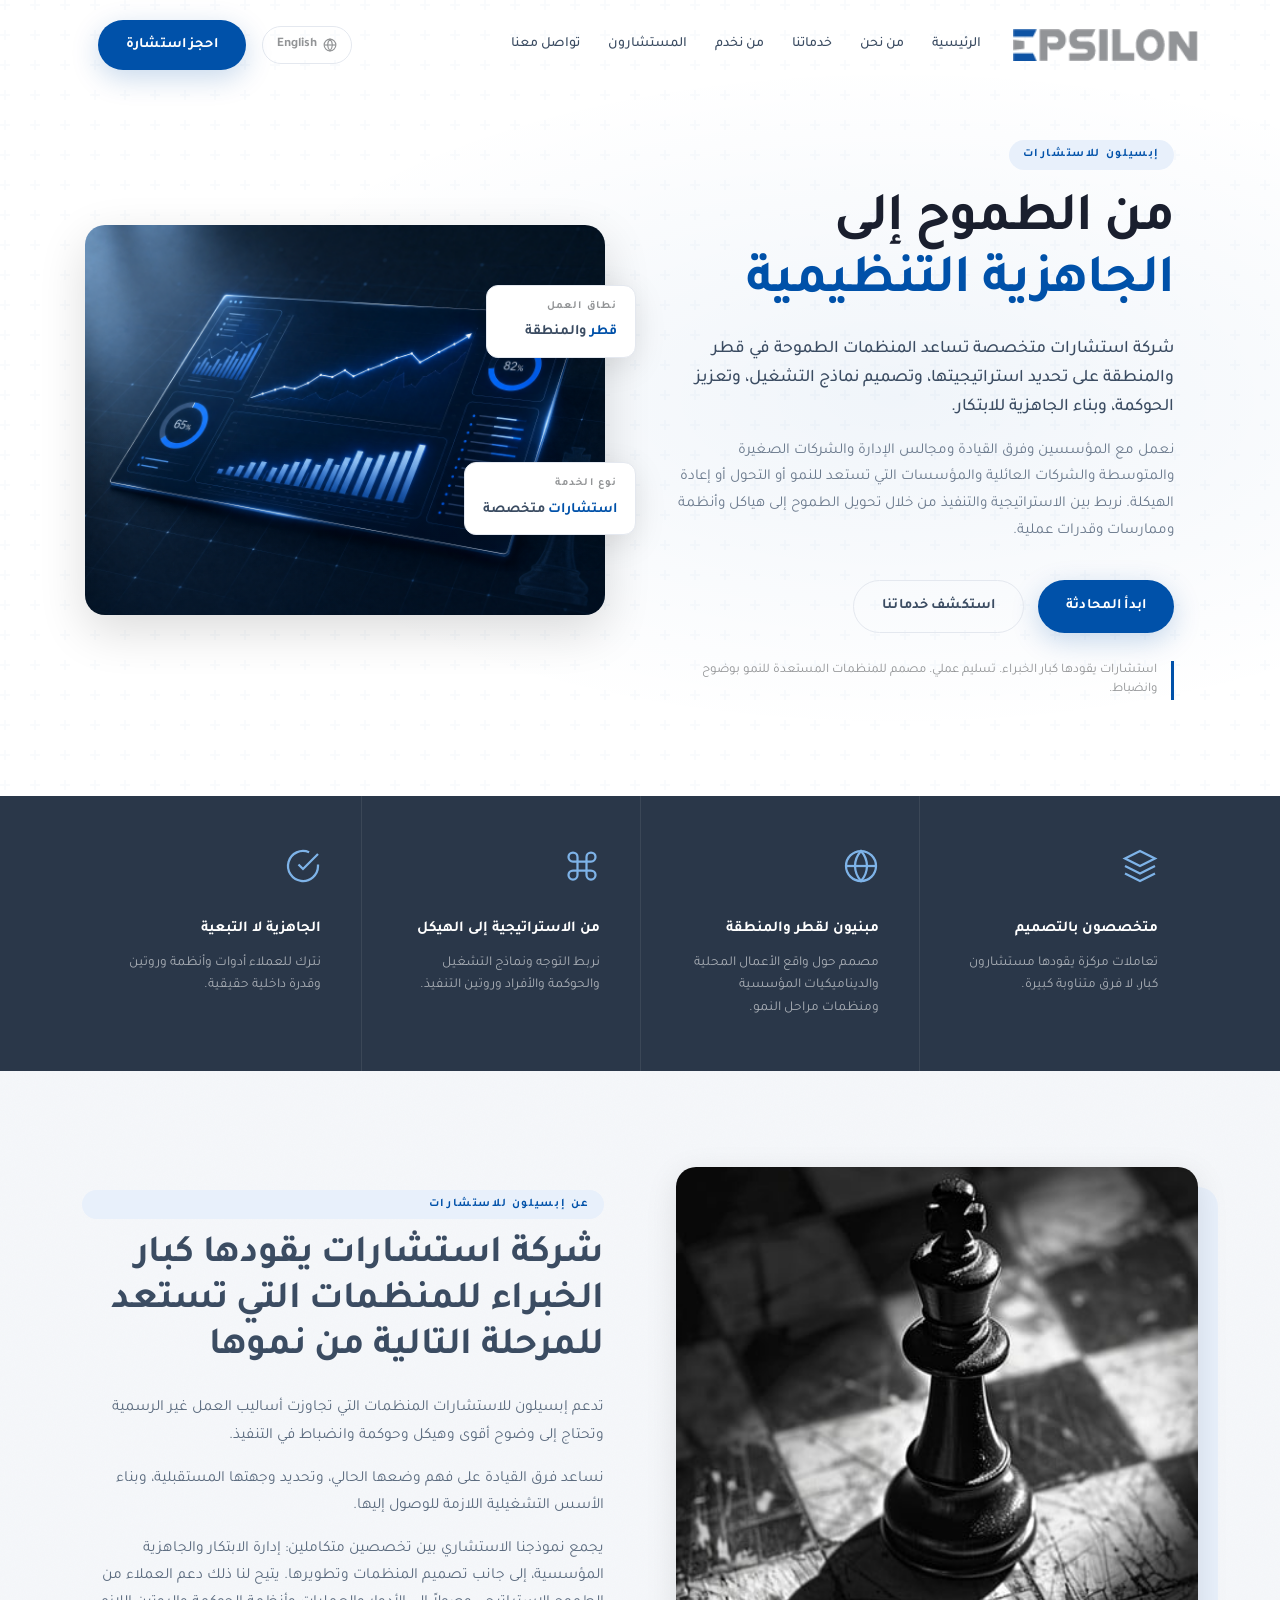
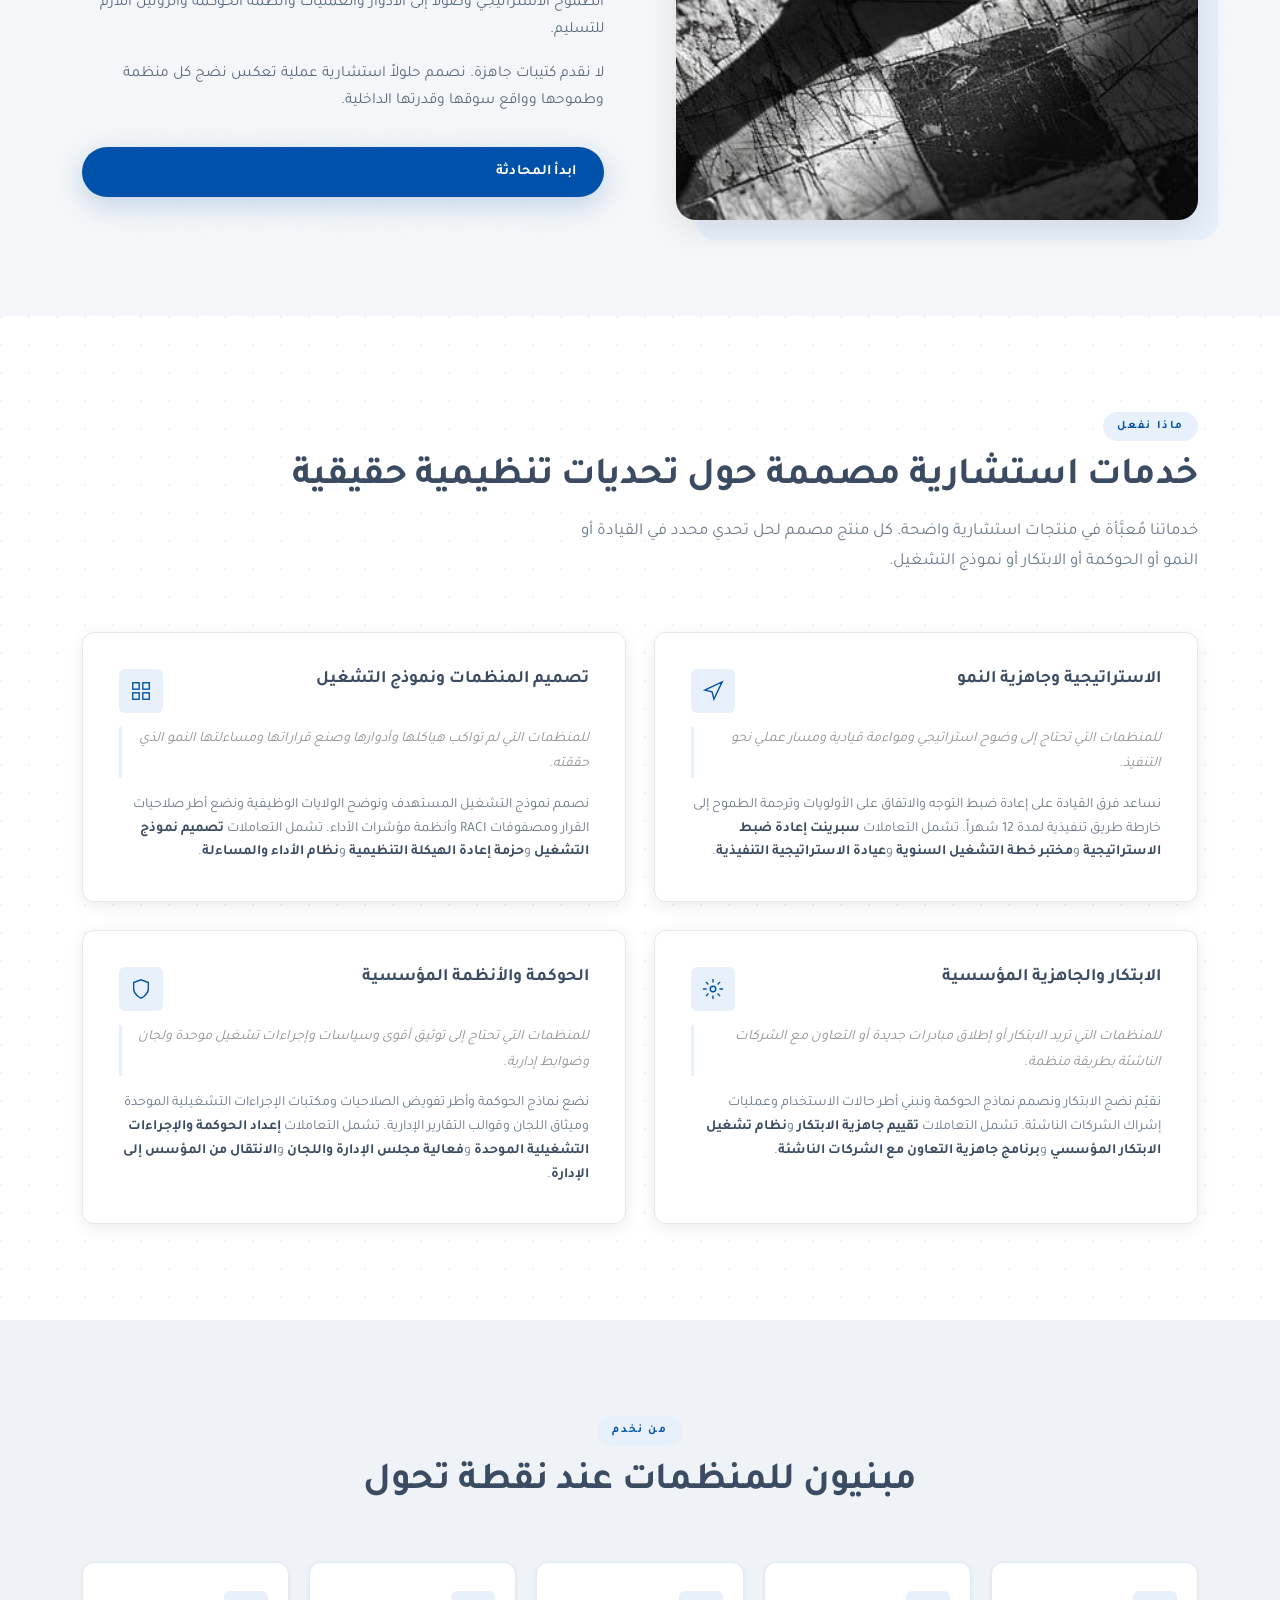
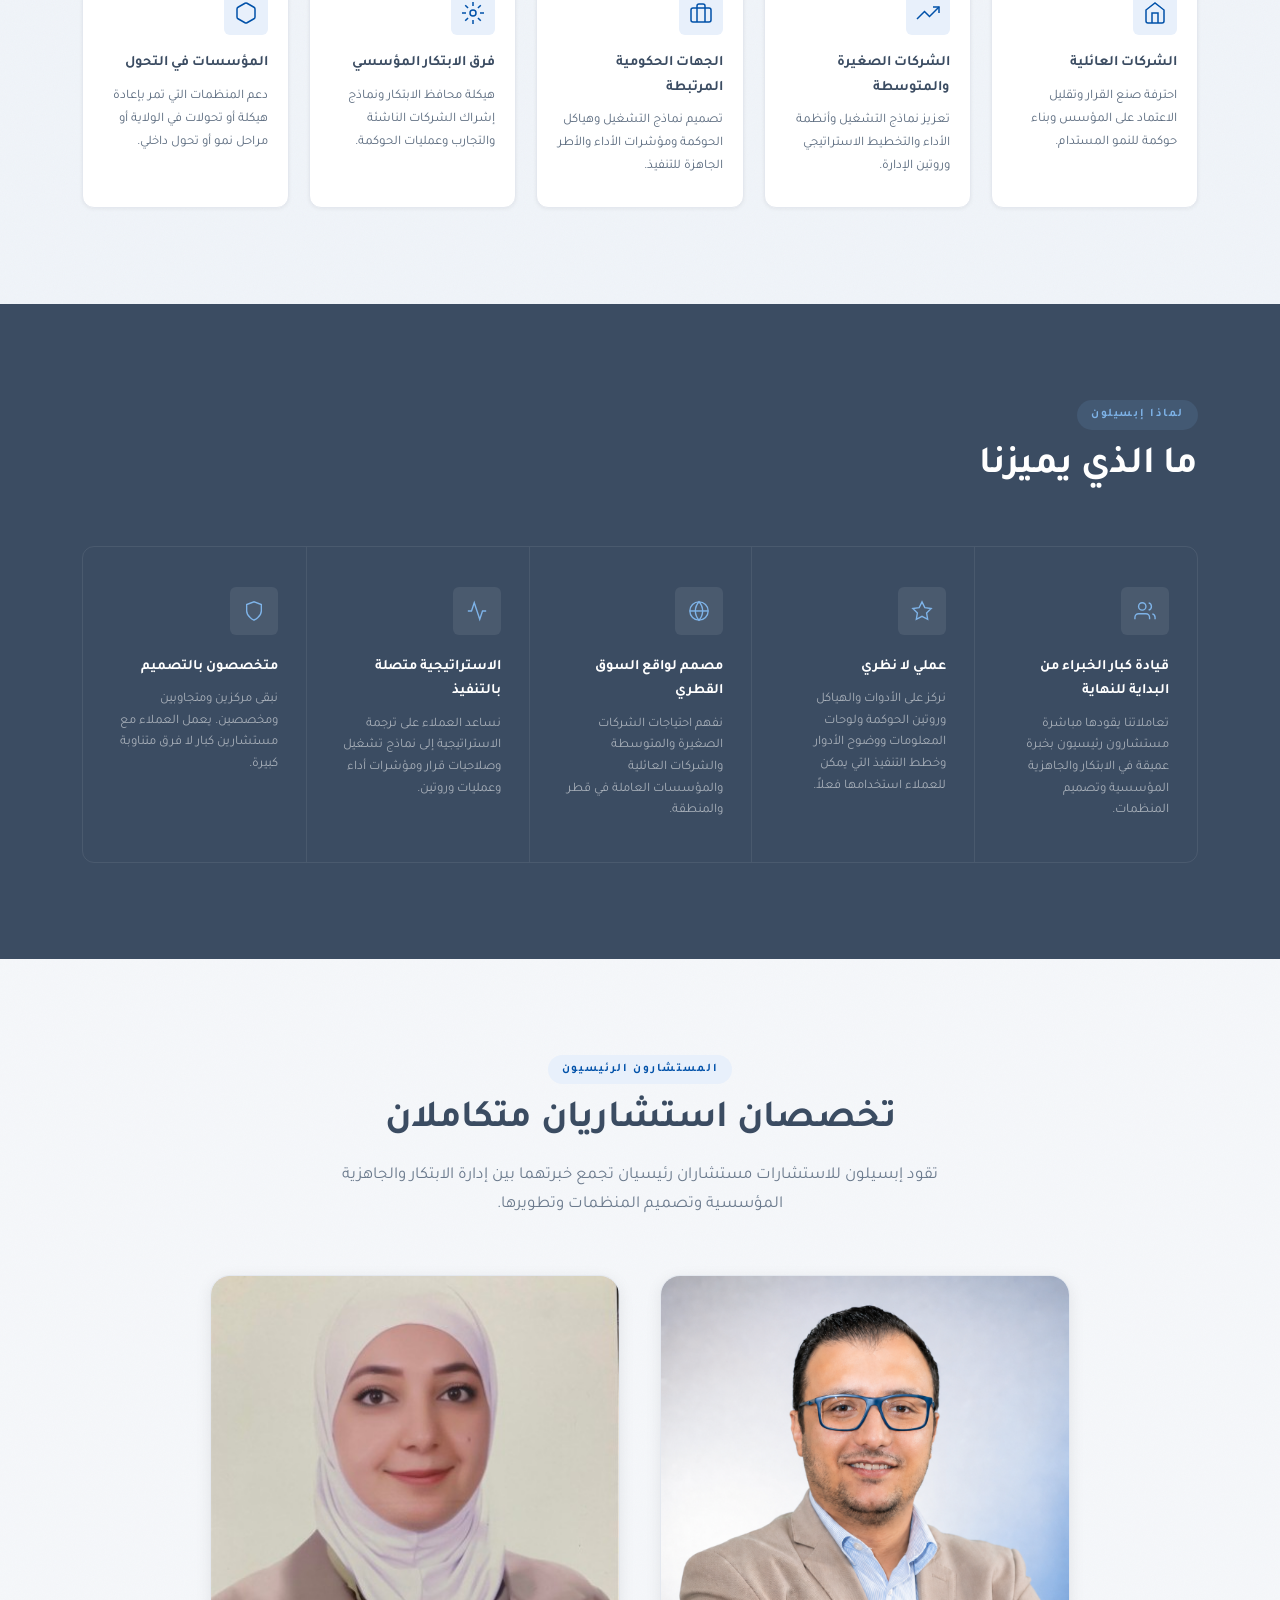
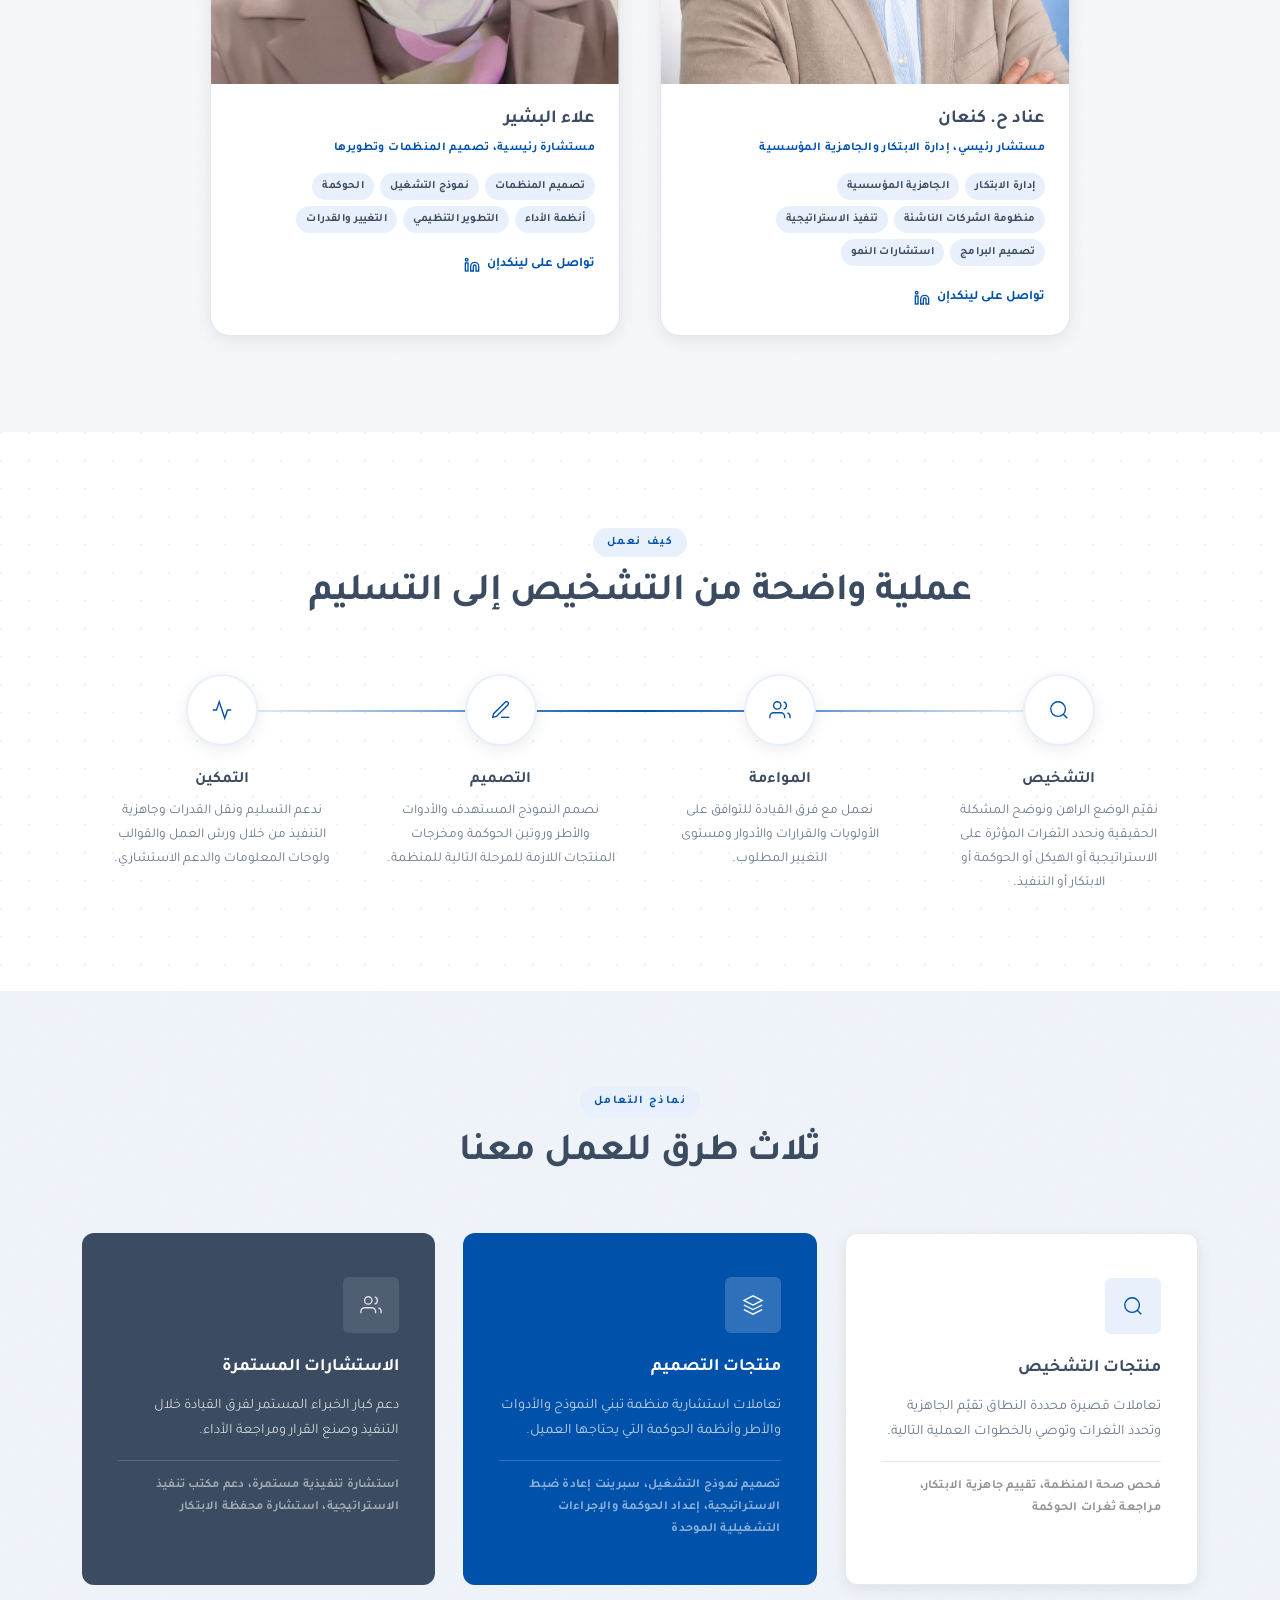
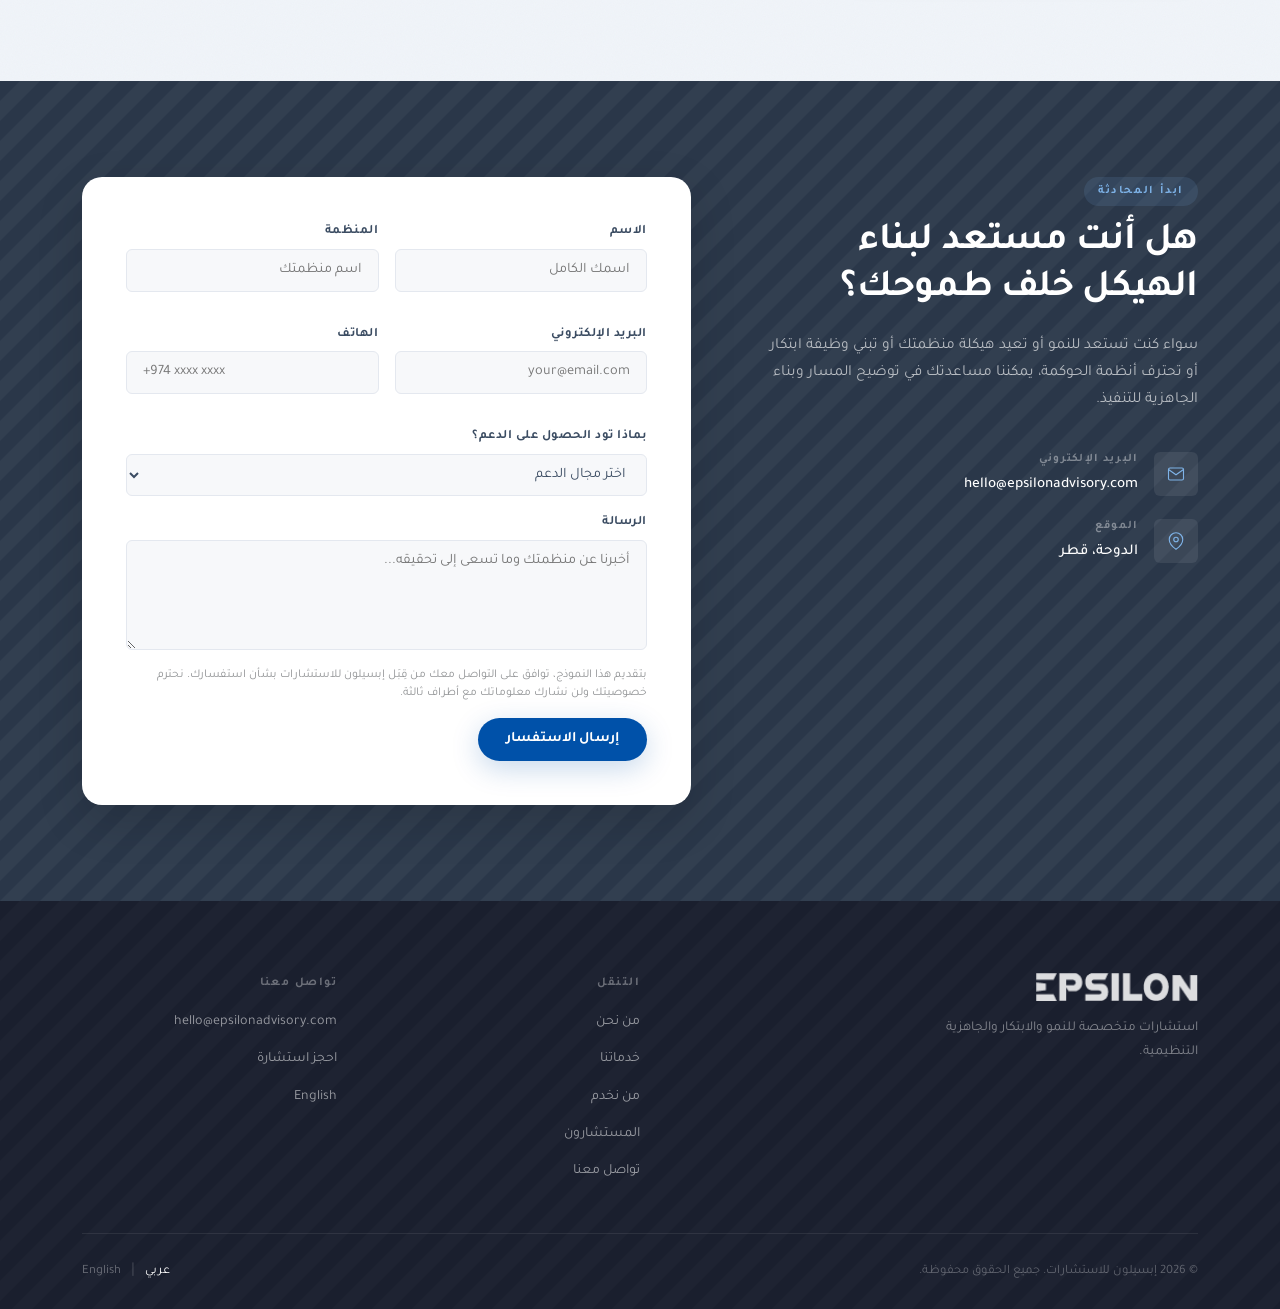
==== commit c94cec24: "Update index-ar.html" ====
--- a/index-ar.html
+++ b/index-ar.html
@@ -5,7 +5,7 @@
     <meta name="viewport" content="width=device-width, initial-scale=1.0">
     <meta name="description" content="إبسيلون للاستشارات — شركة استشارية متخصصة تساعد المنظمات الطموحة في قطر والمنطقة على تحديد استراتيجيتها وتصميم نماذج التشغيل وتعزيز الحوكمة وبناء الجاهزية للابتكار.">
     <title>إبسيلون للاستشارات — من الطموح إلى الجاهزية التنظيمية</title>
-    <link rel="icon" type="image/png" href="assets/Symbol.png">
+    <link rel="icon" type="image/png" href="Symbol.png">
     <link rel="stylesheet" href="style.css">
     <style>
         body { font-family: 'Tajawal', system-ui, sans-serif; direction: rtl; text-align: right; }
@@ -45,7 +45,7 @@
 <header id="header">
     <div class="container">
         <div class="header-inner">
-            <a href="#hero" class="logo"><img src="assets/Logo.png" alt="إبسيلون للاستشارات"></a>
+            <a href="#hero" class="logo"><img src="Logo.png" alt="إبسيلون للاستشارات"></a>
             <nav class="nav-links">
                 <a href="#hero">الرئيسية</a>
                 <a href="#about">من نحن</a>
@@ -85,7 +85,7 @@
             </div>
             <div class="hero-visual reveal reveal-delay-2">
                 <div class="hero-image-frame">
-                    <img src="assets/hero-custom.jpg" alt="لوحة تحكم استراتيجية مؤسسية — ذكاء قراري تنفيذي">
+                    <img src="hero-custom.jpg" alt="لوحة تحكم استراتيجية مؤسسية — ذكاء قراري تنفيذي">
                 </div>
                 <div class="hero-badge hero-badge-1">
                     <div class="badge-label">نطاق العمل</div>
@@ -142,7 +142,7 @@
         <div class="about-inner">
             <div class="about-visual reveal">
                 <div class="about-image-frame">
-                    <img src="assets/hero-chess.jpg" alt="التفكير الاستراتيجي — الوضوح من خلال التعقيد">
+                    <img src="hero-chess.jpg" alt="التفكير الاستراتيجي — الوضوح من خلال التعقيد">
                 </div>
             </div>
             <div class="about-content reveal reveal-delay-2">
@@ -342,7 +342,7 @@
         <div class="principals-grid">
             <div class="principal-card reveal">
                 <div class="principal-photo">
-                    <img src="assets/Enad.png" alt="عناد ح. كنعان — مستشار رئيسي">
+                    <img src="Enad.png" alt="عناد ح. كنعان — مستشار رئيسي">
                 </div>
                 <div class="principal-info">
                     <h3>عناد ح. كنعان</h3>
@@ -363,7 +363,7 @@
             </div>
             <div class="principal-card reveal reveal-delay-2">
                 <div class="principal-photo">
-                    <img src="assets/Alaa.jpg" alt="علاء البشير — مستشارة رئيسية">
+                    <img src="Alaa.jpg" alt="علاء البشير — مستشارة رئيسية">
                 </div>
                 <div class="principal-info">
                     <h3>علاء البشير</h3>
@@ -565,7 +565,7 @@
     <div class="container">
         <div class="footer-inner">
             <div class="footer-brand">
-                <img src="assets/Logo.png" alt="إبسيلون للاستشارات">
+                <img src="Logo.png" alt="إبسيلون للاستشارات">
                 <p>استشارات متخصصة للنمو والابتكار والجاهزية التنظيمية.</p>
             </div>
             <div class="footer-col">
